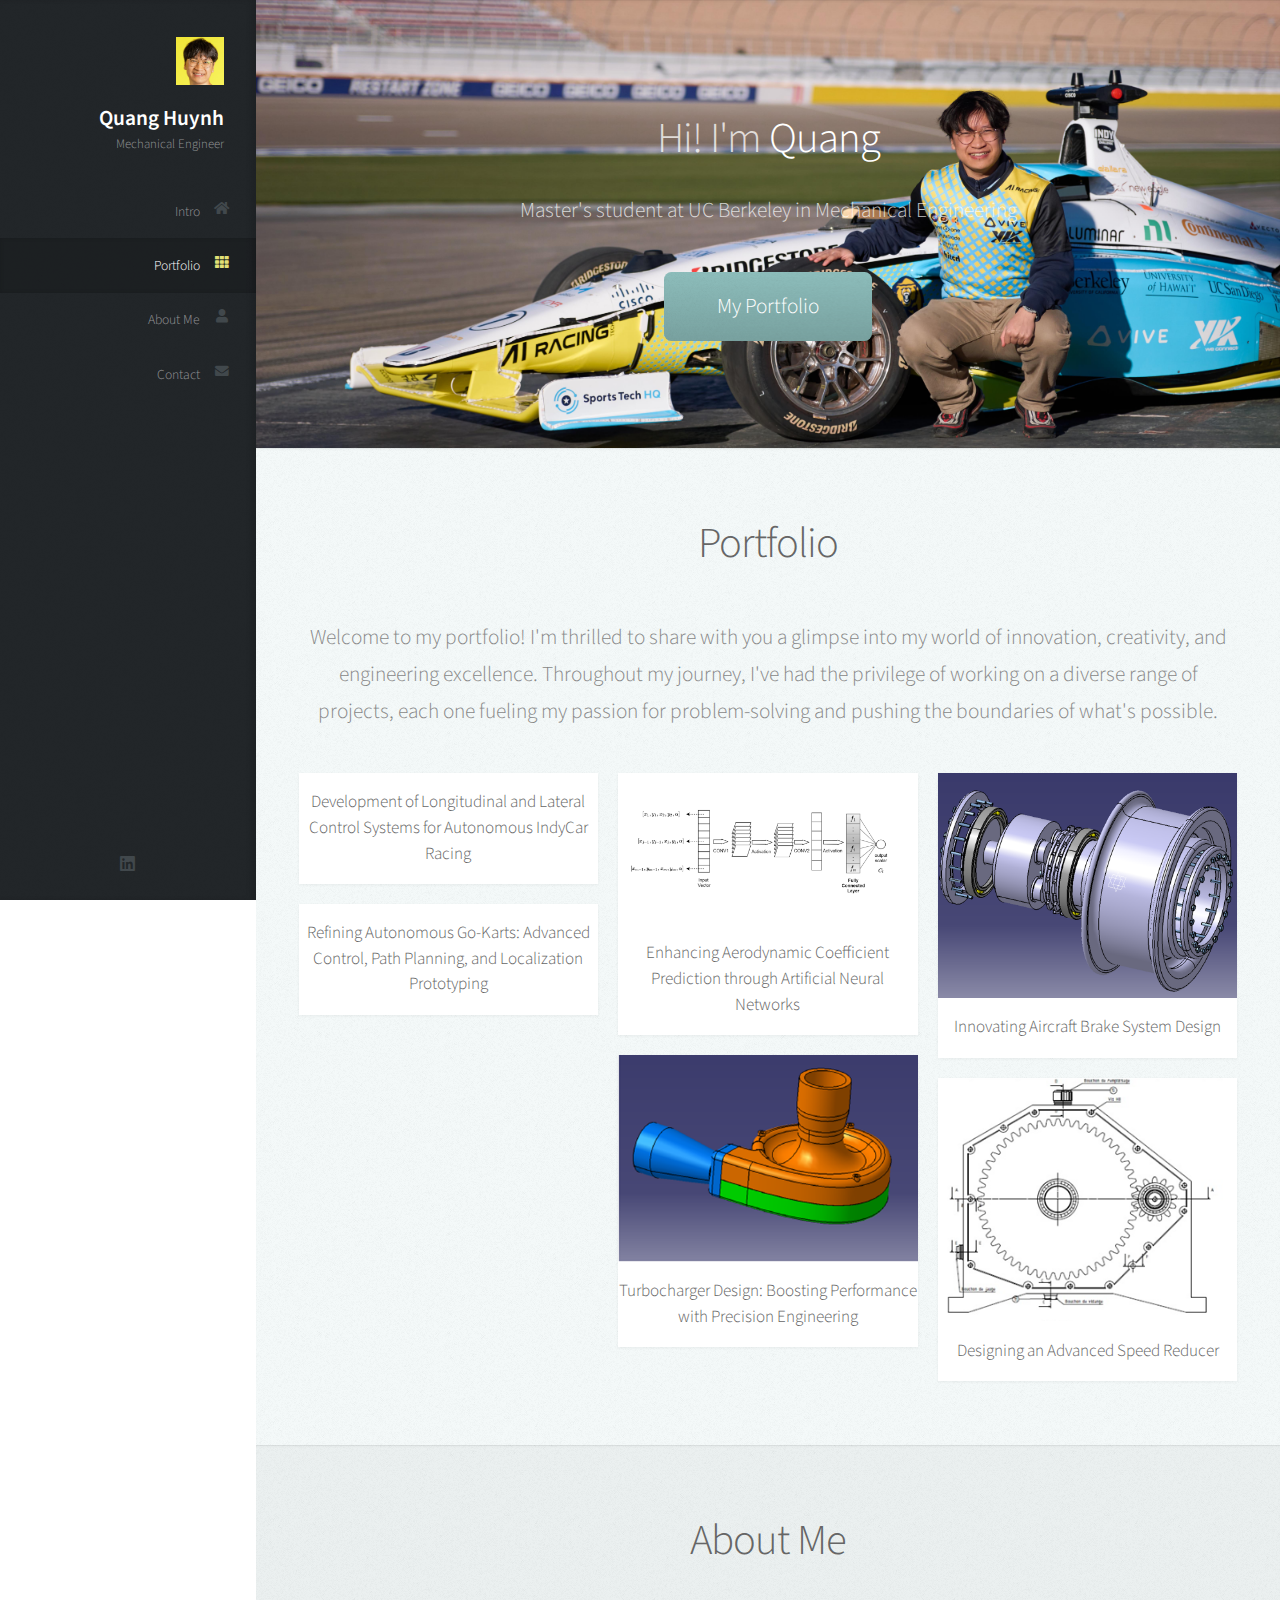
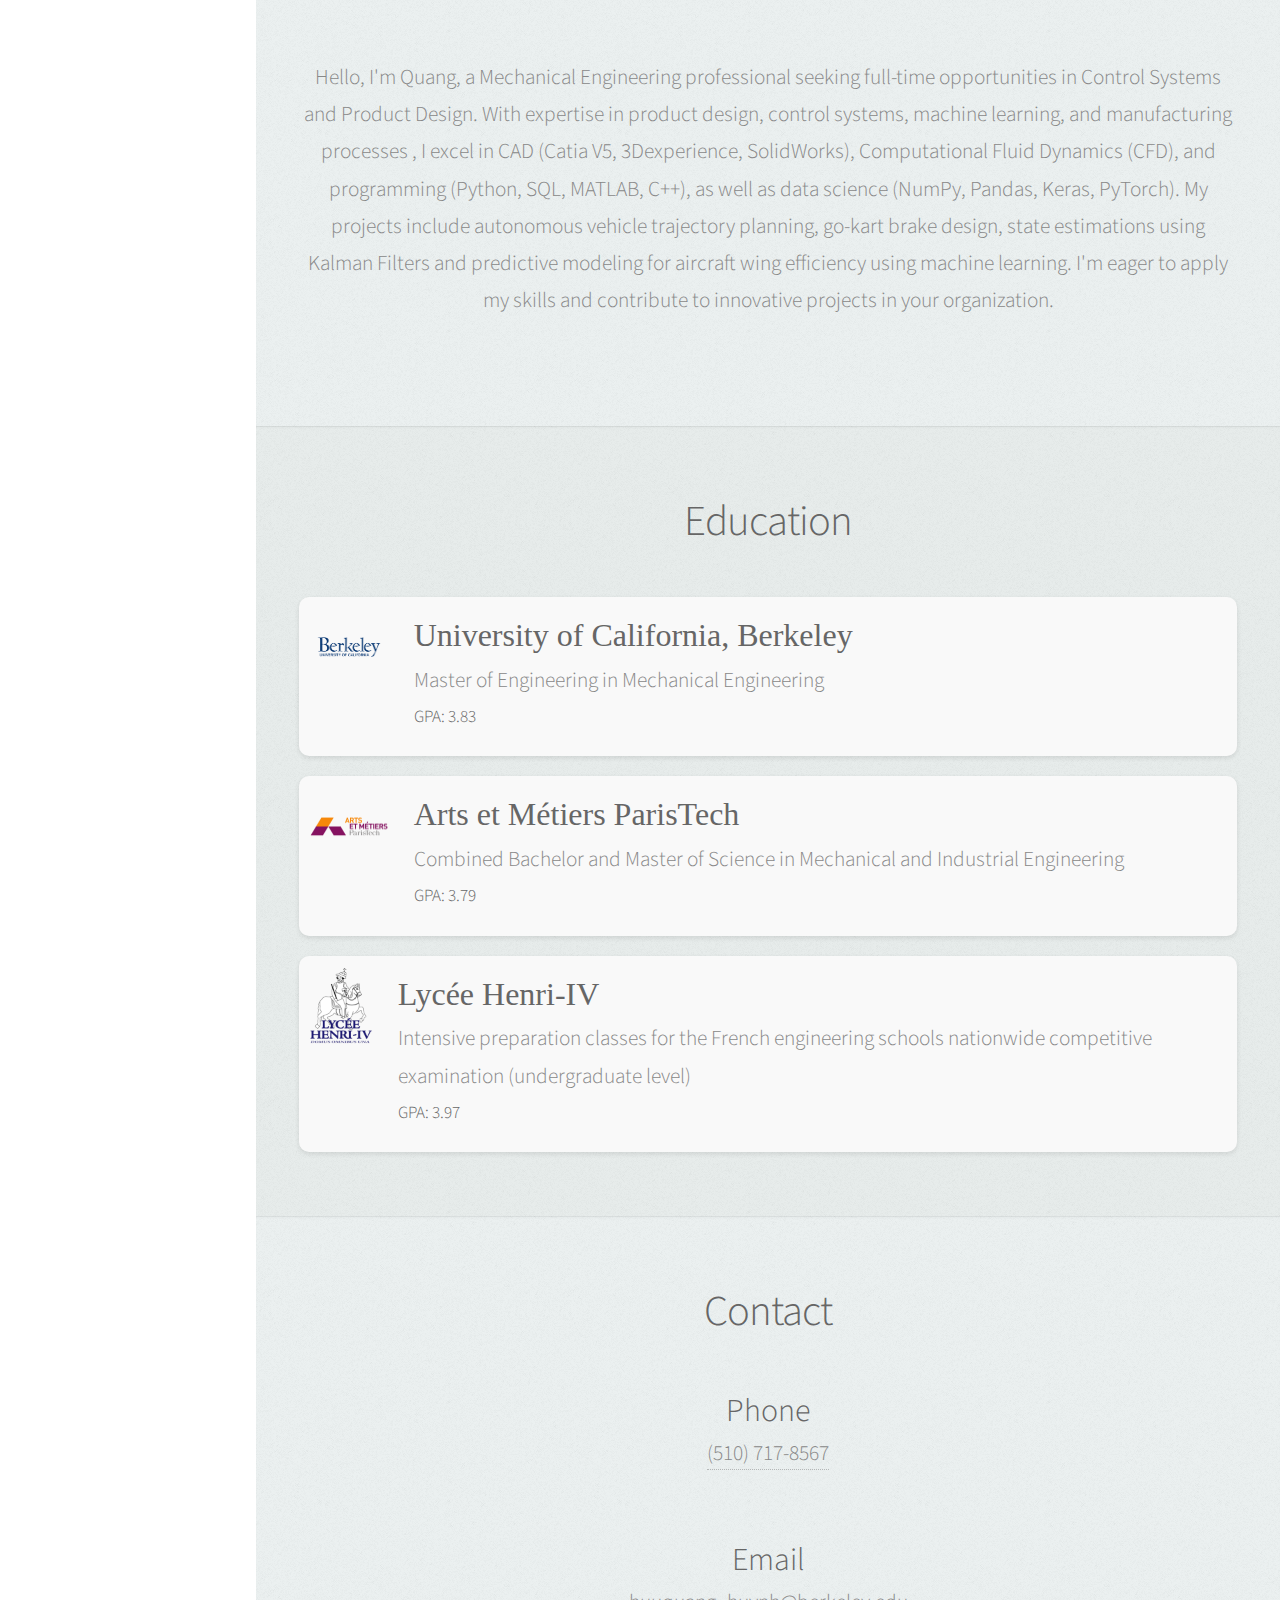
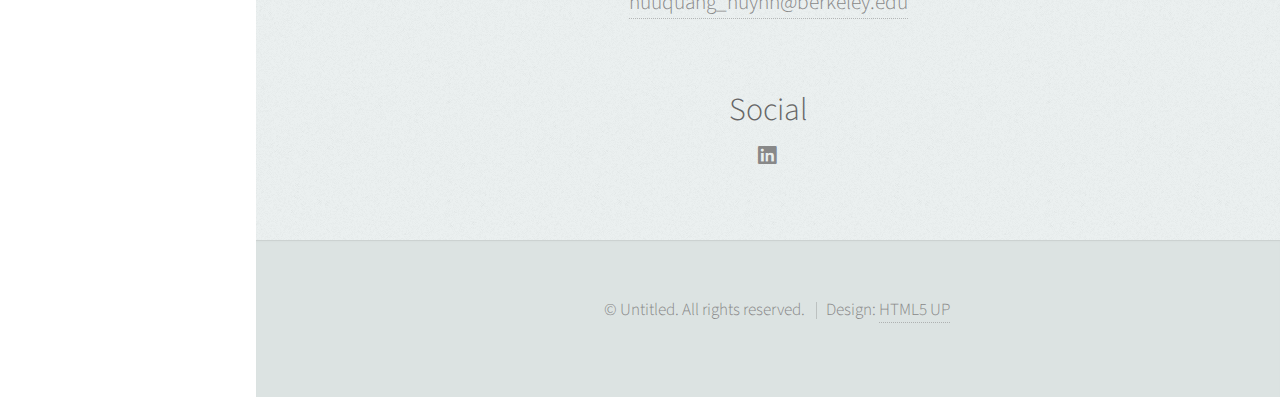
==== index.html @ c105a41b "Ajout des fichiers dans mon dossier" ====
<!DOCTYPE HTML>
<!--
    Prologue by HTML5 UP
    html5up.net | @ajlkn
    Free for personal and commercial use under the CCA 3.0 license (html5up.net/license)
-->
<html>
<head>
    <title>Prologue by HTML5 UP</title>
    <meta charset="utf-8" />
    <meta name="viewport" content="width=device-width, initial-scale=1, user-scalable=no" />
    <link rel="stylesheet" href="assets/css/main.css" />
    <style>
		/* Style for level-1 bullets */
		ul.level-1 {
			list-style-type: disc;
			font-family: inherit;
			font-size: 1em;
		}

		/* Style for level-2 bullets */
		ul.level-1 ul.level-2 {
			list-style-type: circle;
			font-family: inherit;
			font-size: 0.9em;
		}

        /* Modal styles */
        .modal {
            display: none; 
            position: fixed; 
            z-index: 1; 
            padding-top: 60px; 
            left: 0;
            top: 0;
            width: 100%; 
            height: 100%; 
            overflow: auto; 
            background-color: rgba(0,0,0,0.4); 
        }

        .modal-content {
			position: relative;
            background-color: #fefefe;
            margin: 5% auto; 
            padding: 50px; /* 10px top/bottom 60px right/left */
            border: none;
            width: 80%;
            border-radius: 20px;
            box-shadow: 0 5px 15px rgba(0,0,0,0.3);
            max-height: 90%;
            overflow-y: auto; 
        }

        .close {
			position: absolute;
    		top: 10px; /* Adjust as needed */
    		right: 20px; /* Adjust as needed */
            color: #aaa;
            float: right;
            font-size: 28px;
            font-weight: bold;
        }

        .close:hover,
        .close:focus {
            color: black;
            text-decoration: none;
            cursor: pointer;
        }

        .image-container {
            display: flex;
            justify-content: space-between;
            align-items: center;
        }

        .image-container img {
            width: 45%;
            height: auto;
            margin: 10px;
        }

        /* Education section styles */
        .education-section {
            display: flex;
            flex-direction: column;
            gap: 20px;
        }

        .education-item {
            display: flex;
            align-items: flex-start; 
            background-color: #f9f9f9;
            padding: 10px;
            border-radius: 10px;
            box-shadow: 0 2px 5px rgba(0,0,0,0.1);
        }

        .education-item img {
            width: 80px;
            height: 80px;
            object-fit: contain;
            margin-right: 15px;
        }

        .education-item div {
            margin: 10px;
            display: flex;
            flex-direction: column;
            justify-content: center;
            text-align: left;
        }

        .education-item strong {
            font-size: 1.5em;
            font-family: 'Georgia', serif;
            margin-bottom: -30px;
        }

        .education-item p {
            margin: 0;
            line-height: 1.2;
        }
    </style>
</head>
<body class="is-preload">

    <!-- Header -->
    <div id="header">

        <div class="top">

            <!-- Logo -->
            <div id="logo">
                <span class="image avatar48"><img src="images/avatar3.jpg" alt="" /></span>
                <h1 id="title">Quang Huynh</h1>
                <p>Mechanical Engineer</p>
            </div>

            <!-- Nav -->
            <nav id="nav">
                <ul>
                    <li><a href="#top" id="top-link"><span class="icon solid fa-home">Intro</span></a></li>
                    <li><a href="#portfolio" id="portfolio-link"><span class="icon solid fa-th">Portfolio</span></a></li>
                    <li><a href="#about" id="about-link"><span class="icon solid fa-user">About Me</span></a></li>
                    <li><a href="#contact" id="contact-link"><span class="icon solid fa-envelope">Contact</span></a></li>
                </ul>
            </nav>

        </div>

        <div class="bottom">

            <!-- Social Icons -->
            <ul class="icons">
                <li><a href="https://www.linkedin.com/in/huu-quang-huynh/" class="icon brands fa-linkedin"><span class="label">LinkedIn</span></a></li>
            </ul>

        </div>

    </div>

    <!-- Main -->
    <div id="main">

        <!-- Intro -->
        <section id="top" class="one dark cover">
            <div class="container">

                <header>
                    <h2 class="alt">Hi! I'm <strong>Quang</strong></h2>
                    <p>Master's student at UC Berkeley in Mechanical Engineering</p>
                </header>

                <footer>
                    <a href="#portfolio" class="button scrolly">My Portfolio</a>
                </footer>

            </div>
        </section>

        <!-- Portfolio -->
        <section id="portfolio" class="two">
            <div class="container">

                <header>
                    <h2>Portfolio</h2>
                </header>

                <p>Welcome to my portfolio! 
				I'm thrilled to share with you a glimpse into my world of innovation, creativity, and engineering excellence.
				 Throughout my journey, I've had the privilege of working on a diverse range of projects, each one fueling my passion for problem-solving and pushing the boundaries of what's possible.</p>

                <div class="row">
                    <div class="col-4 col-12-mobile">
                        <article class="item">
                            <a href="#" class="image fit open-modal" data-modal="modal1"><img src="images/project1.jpg" alt="" /></a>
                            <header>
                                <h3>Development of Longitudinal and Lateral Control Systems for Autonomous IndyCar Racing</h3>
                            </header>
                        </article>
                        <article class="item">
                            <a href="#" class="image fit open-modal" data-modal="modal2"><img src="images/project2.png" alt="" /></a>
                            <header>
                                <h3>Refining Autonomous Go-Karts: Advanced Control, Path Planning, and Localization Prototyping</h3>
                            </header>
                        </article>
                    </div>
                    <div class="col-4 col-12-mobile">
                        <article class="item">
                            <a href="#" class="image fit open-modal" data-modal="modal3"><img src="images/project3.png" alt="" /></a>
                            <header>
                                <h3>Enhancing Aerodynamic Coefficient Prediction through Artificial Neural Networks</h3>
                            </header>
                        </article>
                        <article class="item">
                            <a href="#" class="image fit open-modal" data-modal="modal4"><img src="images/project4.png" alt="" /></a>
                            <header>
                                <h3>Turbocharger Design: Boosting Performance with Precision Engineering</h3>
                            </header>
                        </article>
                    </div>
                    <div class="col-4 col-12-mobile">
                        <article class="item">
                            <a href="#" class="image fit open-modal" data-modal="modal5"><img src="images/project5.png" alt="" /></a>
                            <header>
                                <h3>Innovating Aircraft Brake System Design</h3>
                            </header>
                        </article>
                        <article class="item">
                            <a href="#" class="image fit open-modal" data-modal="modal6"><img src="images/project6.png" alt="" /></a>
                            <header>
                                <h3>Designing an Advanced Speed Reducer</h3>
                            </header>
                        </article>
                    </div>
                </div>

            </div>
        </section>

        <!-- About Me -->
        <section id="about" class="three">
            <div class="container">

                <header>
                    <h2>About Me</h2>
                </header>

                <a href="#" class="image featured"><img src="images/aboutme.png" alt="" /></a>

                <p>Hello, I'm Quang, a Mechanical Engineering professional seeking full-time
				opportunities in Control Systems and Product Design. With expertise in
				product design, control systems, machine learning,
				and manufacturing processes , I excel in CAD (Catia V5, 3Dexperience, SolidWorks),
				Computational Fluid Dynamics (CFD), and programming (Python, SQL, MATLAB, C++), 
				as well as data science (NumPy, Pandas, Keras, PyTorch). My projects include 
				autonomous vehicle trajectory planning, go-kart brake design, state estimations using Kalman Filters and predictive modeling for aircraft wing efficiency using machine learning.
				I'm eager to apply my skills and contribute to innovative projects in your 
				organization.</p>
            </div>
        </section>

		<!-- Education -->
        <section id="education" class="four">
            <div class="container">

                <header>
                    <h2>Education</h2>
                </header>

                <div class="education-section">
                    <div class="education-item">
                        <img src="images/berkeley2.png" alt="UC Berkeley Logo">
                        <div>
                            <strong>University of California, Berkeley</strong><br>
                            Master of Engineering in Mechanical Engineering<br>
							<b style="font-size: 0.8em;">GPA: 3.83</b>
                        </div>
                    </div>
                    <div class="education-item">
                        <img src="images/ensam2.png" alt="Arts et Métiers ParisTech Logo">
                        <div>
                            <strong>Arts et Métiers ParisTech</strong><br>
                            Combined Bachelor and Master of Science in Mechanical and Industrial Engineering<br>
							<b style="font-size: 0.8em;">GPA: 3.79</b>
                        </div>
                    </div>
                    <div class="education-item">
                        <img src="images/h4.png" alt="Lycee Henri-IV Logo">
						<div>
						<strong>Lycée Henri-IV</strong><br>
							Intensive preparation classes for the French engineering schools nationwide competitive examination (undergraduate level)<br>
							<b style="font-size: 0.8em;">GPA: 3.97</b>
						</div>
					</div>
                </div>
            </div>
        </section>

        <!-- Contact -->
        <section id="contact" class="three">
            <div class="container">

                <header>
                    <h2>Contact</h2>
                </header>

                <section>
                    <h3>Phone</h3>
                    <p><a href="#">(510) 717-8567</a></p>
                </section>
                <section>
                    <h3>Email</h3>
                    <p><a href="mailto: huuquang_huynh@berkeley.edu">huuquang_huynh@berkeley.edu</a></p>
                </section>
                <section>
                    <h3>Social</h3>
                    <ul class="icons alt">
                        <li><a href="https://www.linkedin.com/in/huu-quang-huynh/" class="icon brands alt fa-linkedin"><span class="label">LinkedIn</span></a></li>
                    </ul>
                </section>
        </section>
        </footer>

    </div>

    <!-- Footer -->
    <div id="footer">

        <!-- Copyright -->
        <ul class="copyright">
            <li>&copy; Untitled. All rights reserved.</li>
            <li>Design: <a href="http://html5up.net">HTML5 UP</a></li>
        </ul>

    </div>

	<!-- Modal 1 -->
	<div id="modal1" class="modal">
		<div class="modal-content">
			<span class="close">&times;</span>
			<h2>Development of Longitudinal and Lateral Control Systems for Autonomous IndyCar Racing</h2>
			<br>
			<div class="image-container">
				<img src="images/roar1.jpg" alt="ROAR 1">
				<img src="images/roar22.png" alt="ROAR 2">
			</div>
			<p>
				<b style="font-size: 1.2em;">What?</b>
				<ul class="level-1">
					<li>Developed a record-breaking autonomous racing solution for the ROAR Simulation Racing Series.</li>
				</ul>
			</p>
			<p>
				<b style="font-size: 1.2em;">How?</b>
				<ul class="level-1">
					<li>Combined a Pure Pursuit controller for lateral control with a PID controller for longitudinal dynamics.</li>
					<li>Emulated the racing vehicle in the CARLA Research Environment.</li>
					<li>Used a Single-Track model to accurately predict vehicle dynamics and optimize the control strategies.</li>
					<li>Implemented an offline global trajectory optimization for speed and path planning.</li>
				</ul>
			</p>
			<p>
				<b style="font-size: 1.2em;">Results</b>
				<ul class="level-1">
					<li>Achieved the fastest time in the competition, setting a new record of 342.1 seconds for three loops on the Monza Circuit.</li>
					<li>Outperformed all previous competitors by optimizing control and prediction models.</li>
					<li>Demonstrated significant advancements in autonomous racing performance using model-free methods and optimization techniques.</li>
				</ul>
			</p>
		</div>
	</div>

	<!-- Modal 2 -->
	<div id="modal2" class="modal">
		<div class="modal-content">
			<span class="close">&times;</span>
			<h2>Refining Autonomous Go-Karts: Advanced Control, Path Planning, and Localization Prototyping</h2>
			<br>
			<div class="image-container">
				<img src="images/kart1.jpg" alt="Kart 1">
				<img src="images/kart2.jpg" alt="Kart 2">
			</div>
			<p>
				<b style="font-size: 1.2em;">What?</b>
				<ul class="level-1">
					<li>Develop and implement an enhanced braking system for a racing go-kart and improve localization precision for a fully autonomous go-kart.</li>
				</ul>
			</p>
			<p>
				<b style="font-size: 1.2em;">How?</b>
				<ul class="level-1">
					<li>Go-Kart Braking System:</li>
					<ul class="level-2">
						<li>Identified the need to replace the existing braking system due to its slow response in competitive racing scenarios.</li>
						<li>Designed a new system featuring a hydraulic pump for rapid brake fluid compression.</li>
						<li>Integrated a PID algorithm to compare the desired brake pressure with the actual pressure measured by a sensor.</li>
						<li>Employed Pulse Width Modulation (PWM) signals to adjust the hydraulic pump pressure based on the PID algorithm.</li>
						<li>Stored and executed the control algorithm on the vehicle’s central processing unit for precise and faster brake control.</li>
					</ul>
					<li>Autonomous Go-Kart Localization:</li>
					<ul class="level-2">
						<li>Worked on a fully autonomous go-kart project for one year, focusing on enhancing localization precision.</li>
						<li>Integrated GPS and IMU data using a Sensor Fusion Algorithm to improve accuracy.</li>
						<li>Chose the Extended Kalman Filter (EKF) for state estimation with multiple sensors.</li>
						<li>Implemented the EKF in Python to fuse data from GPS and IMU, improving the go-kart’s positional awareness.</li>
					</ul>
				</ul>
			</p>
			<p>
				<b style="font-size: 1.2em;">Results</b>
				<ul class="level-1">
					<li>Go-Kart Braking System:</li>
					<ul class="level-2">
						<li>Achieved a significant reduction in brake deployment time, from 1-2 seconds to 20-30 milliseconds.</li>
						<li>Enhanced safety and control during competitive racing.</li>
						<li>Demonstrated a hundredfold improvement in brake response time.</li>
					</ul>
					<li>Autonomous Go-Kart Localization:</li>
					<ul class="level-2">
						<li>Successfully integrated GPS and IMU data, significantly improving localization precision.</li>
						<li>The EKF-based Sensor Fusion Algorithm provided reliable and accurate state estimates.</li>
						<li>Enhanced the go-kart’s autonomous navigation capabilities, ensuring precise and reliable operation.</li>
					</ul>
				</ul>
			</p>
		</div>
	</div>

	<!-- Modal 3 -->
	<div id="modal3" class="modal">
		<div class="modal-content">
			<span class="close">&times;</span>
			<h2>Enhancing Aerodynamic Coefficient Prediction through Artificial Neural Networks</h2>
			<br>
			<div class="image-container">
				<img src="images/drag.png" alt="Drag Graph">
				<img src="images/lift.png" alt="Lift Graph">
			</div>
			<p>
				<b style="font-size: 1.2em;">What?</b>
				<ul class="level-1">
					<li>Predict the aerodynamic coefficients of a wing (lift, drag, and moment) from its geometry using an Artificial Neural Network.</li>
				</ul>
			</p>
			<p>
				<b style="font-size: 1.2em;">How?</b>
				<ul class="level-1">
					<li>Data Collection and Preparation:</li>
					<ul class="level-2">
						<li>Gathered data from an online database of 1600 airfoils, including geometry parameters and aerodynamic coefficients at different angles of attack and Reynolds numbers.</li>
						<li>Used a scraping algorithm to download data files from the website, resulting in a dataset of 695,455 rows.</li>
						<li>Prepared data by normalizing it to ensure faster convergence during training and splitting it into training (80%) and validation (20%) sets.</li>
					</ul>
					<li>Model Training and Optimization:</li>
					<ul class="level-2">
						<li>Trained multiple neural network architectures to minimize mean absolute error (MAE).</li>
						<li>Implemented a learning rate schedule with the Adam optimizer to adaptively reduce the learning rate, improving convergence.</li>
						<li>Added dropout layers to prevent overfitting, though this increased training time.</li>
					</ul>
				</ul>
			</p>
			<p>
				<b style="font-size: 1.2em;">Results</b>
				<ul class="level-1">
					<li>Developed a neural network capable of predicting lift, drag, and moment coefficients with high accuracy.</li>
					<li>Achieved a mean absolute error of 0.129 with an adaptive learning rate schedule.</li>
					<li>Demonstrated the effectiveness of neural networks in reducing computational effort and enhancing the efficiency of aerodynamic predictions in aircraft design.</li>
				</ul>
			</p>
		</div>
	</div>

	<!-- Modal 4 -->
	<div id="modal4" class="modal">
		<div class="modal-content">
			<span class="close">&times;</span>
			<h2>Turbocharger Design: Boosting Performance with Precision Engineering</h2>
			<br>
			<div class="image-container">
				<img src="images/turbocharger1.png" alt="Turbocharger Design 1">
				<img src="images/turbocharger2.png" alt="Turbocharger Design 2">
			</div>
			<p>
				<b style="font-size: 1.2em;">What?</b>
				<ul class="level-1">
					<li>Design, simulate, and test a car turbocharger fueled with hydrogen.</li>
				</ul>
			</p>
			<p>
				<b style="font-size: 1.2em;">How?</b>
				<ul class="level-1">
					<li>Pre-scaled the turbine blades using Euler's equation and Cordier's diagram and determined blade thickness through polynomial extrapolations.</li>
					<li>Designed the turbocharger turbine and volute using CATIA V5 Generative Shape Design and Part Design modules.</li>
					<li>Tested the prototype through flow simulations inside the turbocharger (using StarCCM+).</li>
					<li>Validated the design with a 3D-printed prototype.</li>
				</ul>
			</p>
			<p>
				<b style="font-size: 1.2em;">Results</b>
				<ul class="level-1">
					<li>Developed a functional car turbocharger fueled with hydrogen.</li>
					<li>Utilized a range of software and analysis tools to design, simulate, and test the performance of the turbocharger.</li>
					<li>Achieved 68% efficiency with the printed prototype.</li>
				</ul>
			</p>
		</div>
	</div>

	<!-- Modal 5 -->
	<div id="modal5" class="modal">
		<div class="modal-content">
			<span class="close">&times;</span>
			<h2>Innovating Aircraft Brake System Design</h2>
			<br>
			<div class="image-container">
				<img src="images/brake1.png" alt="Aircraft Brake Design 1">
				<img src="images/brake2.png" alt="Aircraft Brake Design 2">
			</div>
			<p>
				<b style="font-size: 1.2em;">What?</b>
				<ul class="level-1">
					<li>Design a compact carbon/carbon brake system for an aircraft.</li>
				</ul>
			</p>
			<p>
				<b style="font-size: 1.2em;">How?</b>
				<ul class="level-1">
					<li>Conducted dimensioning calculations to determine the number and size of rotor discs, stator discs, and pistons.</li>
					<li>Sized the screwing system and selected bearings based on mechanical constraints and specifications.</li>
					<li>Used CATIA V5 Part Design and Assembly Design modules to design the braking system.</li>
				</ul>
			</p>
			<p>
				<b style="font-size: 1.2em;">Results</b>
				<ul class="level-1">
					<li>Developed a lightweight and high energy absorption capacity carbon/carbon brake system for an aircraft.</li>
					<li>Utilized CAD software and finite element analysis to design and validate the brake system.</li>
				</ul>
			</p>
		</div>
	</div>

	<!-- Modal 6 -->
	<div id="modal6" class="modal">
		<div class="modal-content">
			<span class="close">&times;</span>
			<h2>Designing an Advanced Speed Reducer</h2>
			<br>
			<div class="image-container">
				<img src="images/reducer1.png" alt="Speed Reducer Design 1">
				<img src="images/reducer2.png" alt="Speed Reducer Design 2">
			</div>
			<p>
				<b style="font-size: 1.2em;">What?</b>
				<ul class="level-1">
					<li>Pre-dimension and design a speed reducer.</li>
				</ul>
			</p>
			<p>
				<b style="font-size: 1.2em;">How?</b>
				<ul class="level-1">
					<li>Pre-dimensioned the structure based on the gear ratio, including the sizing of the gears and the selection of bearings.</li>
					<li>Designed the crankcase and created technical and industrial drawings of the reducer.</li>
					<li>Modeled the reducer in CAD software (3DExperience).</li>
				</ul>
			</p>
			<p>
				<b style="font-size: 1.2em;">Results</b>
				<ul class="level-1">
					<li>Developed a comprehensive design for a speed reducer, including the structure, gears, bearings, and crankcase.</li>
					<li>Created technical and industrial drawings to accurately communicate the design.</li>
				</ul>
			</p>
		</div>
	</div>


    <!-- Scripts -->
    <script src="assets/js/jquery.min.js"></script>
    <script src="assets/js/jquery.scrolly.min.js"></script>
    <script src="assets/js/jquery.scrollex.min.js"></script>
    <script src="assets/js/browser.min.js"></script>
    <script src="assets/js/breakpoints.min.js"></script>
    <script src="assets/js/util.js"></script>
    <script src="assets/js/main.js"></script>
	<script>
        // Get all modal elements
        var modals = document.querySelectorAll('.modal');
        // Get all open modal buttons
        var openModalBtns = document.querySelectorAll('.open-modal');
        // Get all close buttons
        var closeBtns = document.querySelectorAll('.close');

        // Function to open modal
        openModalBtns.forEach(function(btn) {
            btn.onclick = function() {
                var modal = document.getElementById(this.dataset.modal);
                modal.style.display = 'block';
            }
        });

        // Function to close modal
        closeBtns.forEach(function(btn) {
            btn.onclick = function() {
                var modal = this.closest('.modal');
                modal.style.display = 'none';
            }
        });

        // Close modal if user clicks outside of it
        window.onclick = function(event) {
            modals.forEach(function(modal) {
                if (event.target == modal) {
                    modal.style.display = 'none';
                }
            });
        }
    </script>
</body>
</html>
---- assets/css/main.css ----
@import url("fontawesome-all.min.css");
@import url("https://fonts.googleapis.com/css?family=Source+Sans+Pro:300,300italic,400,600");

/*
	Prologue by HTML5 UP
	html5up.net | @ajlkn
	Free for personal and commercial use under the CCA 3.0 license (html5up.net/license)
*/

html, body, div, span, applet, object,
iframe, h1, h2, h3, h4, h5, h6, p, blockquote,
pre, a, abbr, acronym, address, big, cite,
code, del, dfn, em, img, ins, kbd, q, s, samp,
small, strike, strong, sub, sup, tt, var, b,
u, i, center, dl, dt, dd, ol, ul, li, fieldset,
form, label, legend, table, caption, tbody,
tfoot, thead, tr, th, td, article, aside,
canvas, details, embed, figure, figcaption,
footer, header, hgroup, menu, nav, output, ruby,
section, summary, time, mark, audio, video {
	margin: 0;
	padding: 0;
	border: 0;
	font-size: 100%;
	font: inherit;
	vertical-align: baseline;}

article, aside, details, figcaption, figure,
footer, header, hgroup, menu, nav, section {
	display: block;}

body {
	line-height: 1;
}

ol, ul {
	list-style: none;
}

blockquote, q {
	quotes: none;
}

	blockquote:before, blockquote:after, q:before, q:after {
		content: '';
		content: none;
	}

table {
	border-collapse: collapse;
	border-spacing: 0;
}

body {
	-webkit-text-size-adjust: none;
}

mark {
	background-color: transparent;
	color: inherit;
}

input::-moz-focus-inner {
	border: 0;
	padding: 0;
}

input, select, textarea {
	-moz-appearance: none;
	-webkit-appearance: none;
	-ms-appearance: none;
	appearance: none;
}

/* Basic */

	html {
		box-sizing: border-box;
	}

	*, *:before, *:after {
		box-sizing: inherit;
	}

	body {
		background: #fff;
		font-family: 'Source Sans Pro', sans-serif;
		font-size: 19pt;
		font-weight: 300;
		line-height: 1.75em;
		color: #888;
	}

		body.is-preload *, body.is-preload *:before, body.is-preload *:after {
			-moz-animation: none !important;
			-webkit-animation: none !important;
			-ms-animation: none !important;
			animation: none !important;
			-moz-transition: none !important;
			-webkit-transition: none !important;
			-ms-transition: none !important;
			transition: none !important;
		}

	input, textarea, select {
		font-family: 'Source Sans Pro', sans-serif;
		font-size: 19pt;
		font-weight: 300;
		line-height: 1.75em;
		color: #888;
	}

	h1, h2, h3, h4, h5, h6 {
		font-weight: 300;
		color: #666;
		line-height: 1.5em;
	}

	h1 a, h2 a, h3 a, h4 a, h5 a, h6 a {
		color: inherit;
		text-decoration: none;
	}

		h1 a strong, h2 a strong, h3 a strong, h4 a strong, h5 a strong, h6 a strong {
			color: #333;
		}

	h2 {
		font-size: 2em;
		letter-spacing: -1px;
	}

		h2.alt {
			color: #888;
		}

			h2.alt strong {
				color: #666;
			}

	h3 {
		font-size: 1.5em;
	}

	header {
		margin: 0 0 2em 0;
	}

		header > p {
			margin: 1em 0 0 0;
		}

	footer {
		margin: 2em 0 0 0;
	}

	strong, b {
		font-weight: 300;
		color: #666;
	}

	em, i {
		font-style: italic;
	}

	a {
		text-decoration: none;
		color: inherit;
		border-bottom: dotted 1px rgba(128, 128, 128, 0.5);
		-moz-transition: color 0.35s ease-in-out, border-bottom-color 0.35s ease-in-out;
		-webkit-transition: color 0.35s ease-in-out, border-bottom-color 0.35s ease-in-out;
		-ms-transition: color 0.35s ease-in-out, border-bottom-color 0.35s ease-in-out;
		transition: color 0.35s ease-in-out, border-bottom-color 0.35s ease-in-out;
		outline: 0;
	}

		a:hover {
			color: #E2E076;
			border-bottom-color: rgba(255, 255, 255, 0);
		}

	sub {
		position: relative;
		top: 0.5em;
		font-size: 0.8em;
	}

	sup {
		position: relative;
		top: -0.5em;
		font-size: 0.8em;
	}

	hr {
		border: 0;
		border-top: solid 1px #ddd;
	}

	blockquote {
		border-left: solid 0.5em #ddd;
		padding: 1em 0 1em 2em;
		font-style: italic;
	}

	p, ul, ol, dl, table {
		margin-bottom: 2em;
	}

	br.clear {
		clear: both;
	}

/* Container */

	.container {
		margin: 0 auto;
		max-width: 100%;
		width: 1400px;
	}

		@media screen and (min-width: 961px) and (max-width: 1880px) {

			.container {
				width: 1200px;
			}

		}

		@media screen and (min-width: 961px) and (max-width: 1620px) {

			.container {
				width: 960px;
			}

		}

		@media screen and (min-width: 961px) and (max-width: 1320px) {

			.container {
				width: 100%;
			}

		}

		@media screen and (max-width: 960px) {

			.container {
				width: 100%;
			}

		}

		@media screen and (max-width: 736px) {

			.container {
				width: 100%;
			}

		}

/* Row */

	.row {
		display: flex;
		flex-wrap: wrap;
		box-sizing: border-box;
		align-items: stretch;
	}

		.row > * {
			box-sizing: border-box;
		}

		.row.gtr-uniform > * > :last-child {
			margin-bottom: 0;
		}

		.row.aln-left {
			justify-content: flex-start;
		}

		.row.aln-center {
			justify-content: center;
		}

		.row.aln-right {
			justify-content: flex-end;
		}

		.row.aln-top {
			align-items: flex-start;
		}

		.row.aln-middle {
			align-items: center;
		}

		.row.aln-bottom {
			align-items: flex-end;
		}

		.row > .imp {
			order: -1;
		}

		.row > .col-1 {
			width: 8.33333%;
		}

		.row > .off-1 {
			margin-left: 8.33333%;
		}

		.row > .col-2 {
			width: 16.66667%;
		}

		.row > .off-2 {
			margin-left: 16.66667%;
		}

		.row > .col-3 {
			width: 25%;
		}

		.row > .off-3 {
			margin-left: 25%;
		}

		.row > .col-4 {
			width: 33.33333%;
		}

		.row > .off-4 {
			margin-left: 33.33333%;
		}

		.row > .col-5 {
			width: 41.66667%;
		}

		.row > .off-5 {
			margin-left: 41.66667%;
		}

		.row > .col-6 {
			width: 50%;
		}

		.row > .off-6 {
			margin-left: 50%;
		}

		.row > .col-7 {
			width: 58.33333%;
		}

		.row > .off-7 {
			margin-left: 58.33333%;
		}

		.row > .col-8 {
			width: 66.66667%;
		}

		.row > .off-8 {
			margin-left: 66.66667%;
		}

		.row > .col-9 {
			width: 75%;
		}

		.row > .off-9 {
			margin-left: 75%;
		}

		.row > .col-10 {
			width: 83.33333%;
		}

		.row > .off-10 {
			margin-left: 83.33333%;
		}

		.row > .col-11 {
			width: 91.66667%;
		}

		.row > .off-11 {
			margin-left: 91.66667%;
		}

		.row > .col-12 {
			width: 100%;
		}

		.row > .off-12 {
			margin-left: 100%;
		}

		.row.gtr-0 {
			margin-top: 0px;
			margin-left: 0px;
		}

			.row.gtr-0 > * {
				padding: 0px 0 0 0px;
			}

			.row.gtr-0.gtr-uniform {
				margin-top: 0px;
			}

				.row.gtr-0.gtr-uniform > * {
					padding-top: 0px;
				}

		.row.gtr-25 {
			margin-top: -10px;
			margin-left: -10px;
		}

			.row.gtr-25 > * {
				padding: 10px 0 0 10px;
			}

			.row.gtr-25.gtr-uniform {
				margin-top: -10px;
			}

				.row.gtr-25.gtr-uniform > * {
					padding-top: 10px;
				}

		.row.gtr-50 {
			margin-top: -20px;
			margin-left: -20px;
		}

			.row.gtr-50 > * {
				padding: 20px 0 0 20px;
			}

			.row.gtr-50.gtr-uniform {
				margin-top: -20px;
			}

				.row.gtr-50.gtr-uniform > * {
					padding-top: 20px;
				}

		.row {
			margin-top: -40px;
			margin-left: -40px;
		}

			.row > * {
				padding: 40px 0 0 40px;
			}

			.row.gtr-uniform {
				margin-top: -40px;
			}

				.row.gtr-uniform > * {
					padding-top: 40px;
				}

		.row.gtr-150 {
			margin-top: -60px;
			margin-left: -60px;
		}

			.row.gtr-150 > * {
				padding: 60px 0 0 60px;
			}

			.row.gtr-150.gtr-uniform {
				margin-top: -60px;
			}

				.row.gtr-150.gtr-uniform > * {
					padding-top: 60px;
				}

		.row.gtr-200 {
			margin-top: -80px;
			margin-left: -80px;
		}

			.row.gtr-200 > * {
				padding: 80px 0 0 80px;
			}

			.row.gtr-200.gtr-uniform {
				margin-top: -80px;
			}

				.row.gtr-200.gtr-uniform > * {
					padding-top: 80px;
				}

		@media screen and (min-width: 961px) and (max-width: 1880px) {

			.row {
				display: flex;
				flex-wrap: wrap;
				box-sizing: border-box;
				align-items: stretch;
			}

				.row > * {
					box-sizing: border-box;
				}

				.row.gtr-uniform > * > :last-child {
					margin-bottom: 0;
				}

				.row.aln-left {
					justify-content: flex-start;
				}

				.row.aln-center {
					justify-content: center;
				}

				.row.aln-right {
					justify-content: flex-end;
				}

				.row.aln-top {
					align-items: flex-start;
				}

				.row.aln-middle {
					align-items: center;
				}

				.row.aln-bottom {
					align-items: flex-end;
				}

				.row > .imp-wide {
					order: -1;
				}

				.row > .col-1-wide {
					width: 8.33333%;
				}

				.row > .off-1-wide {
					margin-left: 8.33333%;
				}

				.row > .col-2-wide {
					width: 16.66667%;
				}

				.row > .off-2-wide {
					margin-left: 16.66667%;
				}

				.row > .col-3-wide {
					width: 25%;
				}

				.row > .off-3-wide {
					margin-left: 25%;
				}

				.row > .col-4-wide {
					width: 33.33333%;
				}

				.row > .off-4-wide {
					margin-left: 33.33333%;
				}

				.row > .col-5-wide {
					width: 41.66667%;
				}

				.row > .off-5-wide {
					margin-left: 41.66667%;
				}

				.row > .col-6-wide {
					width: 50%;
				}

				.row > .off-6-wide {
					margin-left: 50%;
				}

				.row > .col-7-wide {
					width: 58.33333%;
				}

				.row > .off-7-wide {
					margin-left: 58.33333%;
				}

				.row > .col-8-wide {
					width: 66.66667%;
				}

				.row > .off-8-wide {
					margin-left: 66.66667%;
				}

				.row > .col-9-wide {
					width: 75%;
				}

				.row > .off-9-wide {
					margin-left: 75%;
				}

				.row > .col-10-wide {
					width: 83.33333%;
				}

				.row > .off-10-wide {
					margin-left: 83.33333%;
				}

				.row > .col-11-wide {
					width: 91.66667%;
				}

				.row > .off-11-wide {
					margin-left: 91.66667%;
				}

				.row > .col-12-wide {
					width: 100%;
				}

				.row > .off-12-wide {
					margin-left: 100%;
				}

				.row.gtr-0 {
					margin-top: 0px;
					margin-left: 0px;
				}

					.row.gtr-0 > * {
						padding: 0px 0 0 0px;
					}

					.row.gtr-0.gtr-uniform {
						margin-top: 0px;
					}

						.row.gtr-0.gtr-uniform > * {
							padding-top: 0px;
						}

				.row.gtr-25 {
					margin-top: -10px;
					margin-left: -10px;
				}

					.row.gtr-25 > * {
						padding: 10px 0 0 10px;
					}

					.row.gtr-25.gtr-uniform {
						margin-top: -10px;
					}

						.row.gtr-25.gtr-uniform > * {
							padding-top: 10px;
						}

				.row.gtr-50 {
					margin-top: -20px;
					margin-left: -20px;
				}

					.row.gtr-50 > * {
						padding: 20px 0 0 20px;
					}

					.row.gtr-50.gtr-uniform {
						margin-top: -20px;
					}

						.row.gtr-50.gtr-uniform > * {
							padding-top: 20px;
						}

				.row {
					margin-top: -40px;
					margin-left: -40px;
				}

					.row > * {
						padding: 40px 0 0 40px;
					}

					.row.gtr-uniform {
						margin-top: -40px;
					}

						.row.gtr-uniform > * {
							padding-top: 40px;
						}

				.row.gtr-150 {
					margin-top: -60px;
					margin-left: -60px;
				}

					.row.gtr-150 > * {
						padding: 60px 0 0 60px;
					}

					.row.gtr-150.gtr-uniform {
						margin-top: -60px;
					}

						.row.gtr-150.gtr-uniform > * {
							padding-top: 60px;
						}

				.row.gtr-200 {
					margin-top: -80px;
					margin-left: -80px;
				}

					.row.gtr-200 > * {
						padding: 80px 0 0 80px;
					}

					.row.gtr-200.gtr-uniform {
						margin-top: -80px;
					}

						.row.gtr-200.gtr-uniform > * {
							padding-top: 80px;
						}

		}

		@media screen and (min-width: 961px) and (max-width: 1620px) {

			.row {
				display: flex;
				flex-wrap: wrap;
				box-sizing: border-box;
				align-items: stretch;
			}

				.row > * {
					box-sizing: border-box;
				}

				.row.gtr-uniform > * > :last-child {
					margin-bottom: 0;
				}

				.row.aln-left {
					justify-content: flex-start;
				}

				.row.aln-center {
					justify-content: center;
				}

				.row.aln-right {
					justify-content: flex-end;
				}

				.row.aln-top {
					align-items: flex-start;
				}

				.row.aln-middle {
					align-items: center;
				}

				.row.aln-bottom {
					align-items: flex-end;
				}

				.row > .imp-normal {
					order: -1;
				}

				.row > .col-1-normal {
					width: 8.33333%;
				}

				.row > .off-1-normal {
					margin-left: 8.33333%;
				}

				.row > .col-2-normal {
					width: 16.66667%;
				}

				.row > .off-2-normal {
					margin-left: 16.66667%;
				}

				.row > .col-3-normal {
					width: 25%;
				}

				.row > .off-3-normal {
					margin-left: 25%;
				}

				.row > .col-4-normal {
					width: 33.33333%;
				}

				.row > .off-4-normal {
					margin-left: 33.33333%;
				}

				.row > .col-5-normal {
					width: 41.66667%;
				}

				.row > .off-5-normal {
					margin-left: 41.66667%;
				}

				.row > .col-6-normal {
					width: 50%;
				}

				.row > .off-6-normal {
					margin-left: 50%;
				}

				.row > .col-7-normal {
					width: 58.33333%;
				}

				.row > .off-7-normal {
					margin-left: 58.33333%;
				}

				.row > .col-8-normal {
					width: 66.66667%;
				}

				.row > .off-8-normal {
					margin-left: 66.66667%;
				}

				.row > .col-9-normal {
					width: 75%;
				}

				.row > .off-9-normal {
					margin-left: 75%;
				}

				.row > .col-10-normal {
					width: 83.33333%;
				}

				.row > .off-10-normal {
					margin-left: 83.33333%;
				}

				.row > .col-11-normal {
					width: 91.66667%;
				}

				.row > .off-11-normal {
					margin-left: 91.66667%;
				}

				.row > .col-12-normal {
					width: 100%;
				}

				.row > .off-12-normal {
					margin-left: 100%;
				}

				.row.gtr-0 {
					margin-top: 0px;
					margin-left: 0px;
				}

					.row.gtr-0 > * {
						padding: 0px 0 0 0px;
					}

					.row.gtr-0.gtr-uniform {
						margin-top: 0px;
					}

						.row.gtr-0.gtr-uniform > * {
							padding-top: 0px;
						}

				.row.gtr-25 {
					margin-top: -10px;
					margin-left: -10px;
				}

					.row.gtr-25 > * {
						padding: 10px 0 0 10px;
					}

					.row.gtr-25.gtr-uniform {
						margin-top: -10px;
					}

						.row.gtr-25.gtr-uniform > * {
							padding-top: 10px;
						}

				.row.gtr-50 {
					margin-top: -20px;
					margin-left: -20px;
				}

					.row.gtr-50 > * {
						padding: 20px 0 0 20px;
					}

					.row.gtr-50.gtr-uniform {
						margin-top: -20px;
					}

						.row.gtr-50.gtr-uniform > * {
							padding-top: 20px;
						}

				.row {
					margin-top: -40px;
					margin-left: -40px;
				}

					.row > * {
						padding: 40px 0 0 40px;
					}

					.row.gtr-uniform {
						margin-top: -40px;
					}

						.row.gtr-uniform > * {
							padding-top: 40px;
						}

				.row.gtr-150 {
					margin-top: -60px;
					margin-left: -60px;
				}

					.row.gtr-150 > * {
						padding: 60px 0 0 60px;
					}

					.row.gtr-150.gtr-uniform {
						margin-top: -60px;
					}

						.row.gtr-150.gtr-uniform > * {
							padding-top: 60px;
						}

				.row.gtr-200 {
					margin-top: -80px;
					margin-left: -80px;
				}

					.row.gtr-200 > * {
						padding: 80px 0 0 80px;
					}

					.row.gtr-200.gtr-uniform {
						margin-top: -80px;
					}

						.row.gtr-200.gtr-uniform > * {
							padding-top: 80px;
						}

		}

		@media screen and (min-width: 961px) and (max-width: 1320px) {

			.row {
				display: flex;
				flex-wrap: wrap;
				box-sizing: border-box;
				align-items: stretch;
			}

				.row > * {
					box-sizing: border-box;
				}

				.row.gtr-uniform > * > :last-child {
					margin-bottom: 0;
				}

				.row.aln-left {
					justify-content: flex-start;
				}

				.row.aln-center {
					justify-content: center;
				}

				.row.aln-right {
					justify-content: flex-end;
				}

				.row.aln-top {
					align-items: flex-start;
				}

				.row.aln-middle {
					align-items: center;
				}

				.row.aln-bottom {
					align-items: flex-end;
				}

				.row > .imp-narrow {
					order: -1;
				}

				.row > .col-1-narrow {
					width: 8.33333%;
				}

				.row > .off-1-narrow {
					margin-left: 8.33333%;
				}

				.row > .col-2-narrow {
					width: 16.66667%;
				}

				.row > .off-2-narrow {
					margin-left: 16.66667%;
				}

				.row > .col-3-narrow {
					width: 25%;
				}

				.row > .off-3-narrow {
					margin-left: 25%;
				}

				.row > .col-4-narrow {
					width: 33.33333%;
				}

				.row > .off-4-narrow {
					margin-left: 33.33333%;
				}

				.row > .col-5-narrow {
					width: 41.66667%;
				}

				.row > .off-5-narrow {
					margin-left: 41.66667%;
				}

				.row > .col-6-narrow {
					width: 50%;
				}

				.row > .off-6-narrow {
					margin-left: 50%;
				}

				.row > .col-7-narrow {
					width: 58.33333%;
				}

				.row > .off-7-narrow {
					margin-left: 58.33333%;
				}

				.row > .col-8-narrow {
					width: 66.66667%;
				}

				.row > .off-8-narrow {
					margin-left: 66.66667%;
				}

				.row > .col-9-narrow {
					width: 75%;
				}

				.row > .off-9-narrow {
					margin-left: 75%;
				}

				.row > .col-10-narrow {
					width: 83.33333%;
				}

				.row > .off-10-narrow {
					margin-left: 83.33333%;
				}

				.row > .col-11-narrow {
					width: 91.66667%;
				}

				.row > .off-11-narrow {
					margin-left: 91.66667%;
				}

				.row > .col-12-narrow {
					width: 100%;
				}

				.row > .off-12-narrow {
					margin-left: 100%;
				}

				.row.gtr-0 {
					margin-top: 0px;
					margin-left: 0px;
				}

					.row.gtr-0 > * {
						padding: 0px 0 0 0px;
					}

					.row.gtr-0.gtr-uniform {
						margin-top: 0px;
					}

						.row.gtr-0.gtr-uniform > * {
							padding-top: 0px;
						}

				.row.gtr-25 {
					margin-top: -5px;
					margin-left: -5px;
				}

					.row.gtr-25 > * {
						padding: 5px 0 0 5px;
					}

					.row.gtr-25.gtr-uniform {
						margin-top: -5px;
					}

						.row.gtr-25.gtr-uniform > * {
							padding-top: 5px;
						}

				.row.gtr-50 {
					margin-top: -10px;
					margin-left: -10px;
				}

					.row.gtr-50 > * {
						padding: 10px 0 0 10px;
					}

					.row.gtr-50.gtr-uniform {
						margin-top: -10px;
					}

						.row.gtr-50.gtr-uniform > * {
							padding-top: 10px;
						}

				.row {
					margin-top: -20px;
					margin-left: -20px;
				}

					.row > * {
						padding: 20px 0 0 20px;
					}

					.row.gtr-uniform {
						margin-top: -20px;
					}

						.row.gtr-uniform > * {
							padding-top: 20px;
						}

				.row.gtr-150 {
					margin-top: -30px;
					margin-left: -30px;
				}

					.row.gtr-150 > * {
						padding: 30px 0 0 30px;
					}

					.row.gtr-150.gtr-uniform {
						margin-top: -30px;
					}

						.row.gtr-150.gtr-uniform > * {
							padding-top: 30px;
						}

				.row.gtr-200 {
					margin-top: -40px;
					margin-left: -40px;
				}

					.row.gtr-200 > * {
						padding: 40px 0 0 40px;
					}

					.row.gtr-200.gtr-uniform {
						margin-top: -40px;
					}

						.row.gtr-200.gtr-uniform > * {
							padding-top: 40px;
						}

		}

		@media screen and (max-width: 960px) {

			.row {
				display: flex;
				flex-wrap: wrap;
				box-sizing: border-box;
				align-items: stretch;
			}

				.row > * {
					box-sizing: border-box;
				}

				.row.gtr-uniform > * > :last-child {
					margin-bottom: 0;
				}

				.row.aln-left {
					justify-content: flex-start;
				}

				.row.aln-center {
					justify-content: center;
				}

				.row.aln-right {
					justify-content: flex-end;
				}

				.row.aln-top {
					align-items: flex-start;
				}

				.row.aln-middle {
					align-items: center;
				}

				.row.aln-bottom {
					align-items: flex-end;
				}

				.row > .imp-narrower {
					order: -1;
				}

				.row > .col-1-narrower {
					width: 8.33333%;
				}

				.row > .off-1-narrower {
					margin-left: 8.33333%;
				}

				.row > .col-2-narrower {
					width: 16.66667%;
				}

				.row > .off-2-narrower {
					margin-left: 16.66667%;
				}

				.row > .col-3-narrower {
					width: 25%;
				}

				.row > .off-3-narrower {
					margin-left: 25%;
				}

				.row > .col-4-narrower {
					width: 33.33333%;
				}

				.row > .off-4-narrower {
					margin-left: 33.33333%;
				}

				.row > .col-5-narrower {
					width: 41.66667%;
				}

				.row > .off-5-narrower {
					margin-left: 41.66667%;
				}

				.row > .col-6-narrower {
					width: 50%;
				}

				.row > .off-6-narrower {
					margin-left: 50%;
				}

				.row > .col-7-narrower {
					width: 58.33333%;
				}

				.row > .off-7-narrower {
					margin-left: 58.33333%;
				}

				.row > .col-8-narrower {
					width: 66.66667%;
				}

				.row > .off-8-narrower {
					margin-left: 66.66667%;
				}

				.row > .col-9-narrower {
					width: 75%;
				}

				.row > .off-9-narrower {
					margin-left: 75%;
				}

				.row > .col-10-narrower {
					width: 83.33333%;
				}

				.row > .off-10-narrower {
					margin-left: 83.33333%;
				}

				.row > .col-11-narrower {
					width: 91.66667%;
				}

				.row > .off-11-narrower {
					margin-left: 91.66667%;
				}

				.row > .col-12-narrower {
					width: 100%;
				}

				.row > .off-12-narrower {
					margin-left: 100%;
				}

				.row.gtr-0 {
					margin-top: 0px;
					margin-left: 0px;
				}

					.row.gtr-0 > * {
						padding: 0px 0 0 0px;
					}

					.row.gtr-0.gtr-uniform {
						margin-top: 0px;
					}

						.row.gtr-0.gtr-uniform > * {
							padding-top: 0px;
						}

				.row.gtr-25 {
					margin-top: -5px;
					margin-left: -5px;
				}

					.row.gtr-25 > * {
						padding: 5px 0 0 5px;
					}

					.row.gtr-25.gtr-uniform {
						margin-top: -5px;
					}

						.row.gtr-25.gtr-uniform > * {
							padding-top: 5px;
						}

				.row.gtr-50 {
					margin-top: -10px;
					margin-left: -10px;
				}

					.row.gtr-50 > * {
						padding: 10px 0 0 10px;
					}

					.row.gtr-50.gtr-uniform {
						margin-top: -10px;
					}

						.row.gtr-50.gtr-uniform > * {
							padding-top: 10px;
						}

				.row {
					margin-top: -20px;
					margin-left: -20px;
				}

					.row > * {
						padding: 20px 0 0 20px;
					}

					.row.gtr-uniform {
						margin-top: -20px;
					}

						.row.gtr-uniform > * {
							padding-top: 20px;
						}

				.row.gtr-150 {
					margin-top: -30px;
					margin-left: -30px;
				}

					.row.gtr-150 > * {
						padding: 30px 0 0 30px;
					}

					.row.gtr-150.gtr-uniform {
						margin-top: -30px;
					}

						.row.gtr-150.gtr-uniform > * {
							padding-top: 30px;
						}

				.row.gtr-200 {
					margin-top: -40px;
					margin-left: -40px;
				}

					.row.gtr-200 > * {
						padding: 40px 0 0 40px;
					}

					.row.gtr-200.gtr-uniform {
						margin-top: -40px;
					}

						.row.gtr-200.gtr-uniform > * {
							padding-top: 40px;
						}

		}

		@media screen and (max-width: 736px) {

			.row {
				display: flex;
				flex-wrap: wrap;
				box-sizing: border-box;
				align-items: stretch;
			}

				.row > * {
					box-sizing: border-box;
				}

				.row.gtr-uniform > * > :last-child {
					margin-bottom: 0;
				}

				.row.aln-left {
					justify-content: flex-start;
				}

				.row.aln-center {
					justify-content: center;
				}

				.row.aln-right {
					justify-content: flex-end;
				}

				.row.aln-top {
					align-items: flex-start;
				}

				.row.aln-middle {
					align-items: center;
				}

				.row.aln-bottom {
					align-items: flex-end;
				}

				.row > .imp-mobile {
					order: -1;
				}

				.row > .col-1-mobile {
					width: 8.33333%;
				}

				.row > .off-1-mobile {
					margin-left: 8.33333%;
				}

				.row > .col-2-mobile {
					width: 16.66667%;
				}

				.row > .off-2-mobile {
					margin-left: 16.66667%;
				}

				.row > .col-3-mobile {
					width: 25%;
				}

				.row > .off-3-mobile {
					margin-left: 25%;
				}

				.row > .col-4-mobile {
					width: 33.33333%;
				}

				.row > .off-4-mobile {
					margin-left: 33.33333%;
				}

				.row > .col-5-mobile {
					width: 41.66667%;
				}

				.row > .off-5-mobile {
					margin-left: 41.66667%;
				}

				.row > .col-6-mobile {
					width: 50%;
				}

				.row > .off-6-mobile {
					margin-left: 50%;
				}

				.row > .col-7-mobile {
					width: 58.33333%;
				}

				.row > .off-7-mobile {
					margin-left: 58.33333%;
				}

				.row > .col-8-mobile {
					width: 66.66667%;
				}

				.row > .off-8-mobile {
					margin-left: 66.66667%;
				}

				.row > .col-9-mobile {
					width: 75%;
				}

				.row > .off-9-mobile {
					margin-left: 75%;
				}

				.row > .col-10-mobile {
					width: 83.33333%;
				}

				.row > .off-10-mobile {
					margin-left: 83.33333%;
				}

				.row > .col-11-mobile {
					width: 91.66667%;
				}

				.row > .off-11-mobile {
					margin-left: 91.66667%;
				}

				.row > .col-12-mobile {
					width: 100%;
				}

				.row > .off-12-mobile {
					margin-left: 100%;
				}

				.row.gtr-0 {
					margin-top: 0px;
					margin-left: 0px;
				}

					.row.gtr-0 > * {
						padding: 0px 0 0 0px;
					}

					.row.gtr-0.gtr-uniform {
						margin-top: 0px;
					}

						.row.gtr-0.gtr-uniform > * {
							padding-top: 0px;
						}

				.row.gtr-25 {
					margin-top: -5px;
					margin-left: -5px;
				}

					.row.gtr-25 > * {
						padding: 5px 0 0 5px;
					}

					.row.gtr-25.gtr-uniform {
						margin-top: -5px;
					}

						.row.gtr-25.gtr-uniform > * {
							padding-top: 5px;
						}

				.row.gtr-50 {
					margin-top: -10px;
					margin-left: -10px;
				}

					.row.gtr-50 > * {
						padding: 10px 0 0 10px;
					}

					.row.gtr-50.gtr-uniform {
						margin-top: -10px;
					}

						.row.gtr-50.gtr-uniform > * {
							padding-top: 10px;
						}

				.row {
					margin-top: -20px;
					margin-left: -20px;
				}

					.row > * {
						padding: 20px 0 0 20px;
					}

					.row.gtr-uniform {
						margin-top: -20px;
					}

						.row.gtr-uniform > * {
							padding-top: 20px;
						}

				.row.gtr-150 {
					margin-top: -30px;
					margin-left: -30px;
				}

					.row.gtr-150 > * {
						padding: 30px 0 0 30px;
					}

					.row.gtr-150.gtr-uniform {
						margin-top: -30px;
					}

						.row.gtr-150.gtr-uniform > * {
							padding-top: 30px;
						}

				.row.gtr-200 {
					margin-top: -40px;
					margin-left: -40px;
				}

					.row.gtr-200 > * {
						padding: 40px 0 0 40px;
					}

					.row.gtr-200.gtr-uniform {
						margin-top: -40px;
					}

						.row.gtr-200.gtr-uniform > * {
							padding-top: 40px;
						}

		}

/* Sections/Article */

	section, article {
		margin-bottom: 3em;
	}

		section > :last-child,
		section > .container, section:last-child, article > :last-child,
		article > .container, article:last-child {
			margin-bottom: 0;
		}

		.row > section, .row > article {
			margin-bottom: 0;
		}

/* Image */

	.image {
		display: inline-block;
		border: 0;
	}

		.image img {
			display: block;
			width: 100%;
		}

		.image.avatar48 {
			width: 48px;
			height: 48px;
			background: #f00;
		}

			.image.avatar48 img {
				width: 48px;
				height: 48px;
			}

		.image.fit {
			display: block;
			width: 100%;
		}

		.image.featured {
			display: block;
			width: 100%;
			margin: 0 0 2em 0;
		}

		.image.left {
			float: left;
			margin: 0 2em 2em 0;
		}

		.image.centered {
			display: block;
			margin: 0 0 2em 0;
		}

			.image.centered img {
				margin: 0 auto;
				width: auto;
			}

/* List */

	ul {
		list-style: disc;
		padding-left: 1em;
	}

		ul li {
			padding-left: 0.5em;
		}

	ol {
		list-style: decimal;
		padding-left: 1.25em;
	}

		ol li {
			padding-left: 0.25em;
		}

/* Icons */

	ul.icons {
		cursor: default;
		list-style: none;
		padding-left: 0;
	}

		ul.icons li {
			display: inline-block;
			padding-left: 0;
		}

		ul.icons a {
			display: inline-block;
			width: 2em;
			height: 2em;
			line-height: 2em;
			text-align: center;
			border: 0;
		}

/* Form */

	form label {
		display: block;
		text-align: left;
		margin-bottom: 0.5em;
	}

	form input[type="text"],
	form input[type="email"],
	form input[type="password"],
	form select,
	form textarea {
		position: relative;
		-webkit-appearance: none;
		display: block;
		border: 0;
		outline: 0;
		background: #fff;
		background: rgba(255, 255, 255, 0.75);
		width: 100%;
		border-radius: 0.35em;
		padding: 0.75em 1em 0.75em 1em;
		box-shadow: inset 0 0.1em 0.1em 0 rgba(0, 0, 0, 0.05);
		border: solid 1px rgba(0, 0, 0, 0.15);
		-moz-transition: all 0.35s ease-in-out;
		-webkit-transition: all 0.35s ease-in-out;
		-ms-transition: all 0.35s ease-in-out;
		transition: all 0.35s ease-in-out;
	}

		form input[type="text"]:focus,
		form input[type="email"]:focus,
		form input[type="password"]:focus,
		form select:focus,
		form textarea:focus {
			box-shadow: 0 0 2px 1px #8ebebc;
			background: #fff;
		}

	form input[type="text"],
	form input[type="email"],
	form input[type="password"],
	form select {
		line-height: 1.25em;
	}

	form textarea {
		min-height: 14em;
	}

	form ::-webkit-input-placeholder {
		color: #555 !important;
	}

	form :-moz-placeholder {
		color: #555 !important;
	}

	form ::-moz-placeholder {
		color: #555 !important;
	}

	form :-ms-input-placeholder {
		color: #555 !important;
	}

	form ::-moz-focus-inner {
		border: 0;
	}

/* Table */

	table {
		width: 100%;
		text-align: left;
	}

		table tbody tr:nth-child(2n+2) {
			background: #f4f4f4;
		}

		table td {
			padding: 0.5em 1em 0.5em 1em;
		}

		table th {
			text-align: left;
			padding: 0.5em 1em 0.5em 1em;
			color: #fff;
			background: #222729 url("images/overlay.png");
		}

		table thead {
			background: #444;
			color: #fff;
		}

		table tfoot {
			background: #eee;
		}

/* Button */

	input[type="button"],
	input[type="submit"],
	input[type="reset"],
	button,
	.button {
		position: relative;
		display: inline-block;
		border-radius: 0.35em;
		color: #fff !important;
		text-decoration: none;
		padding: 0.75em 2.5em 0.75em 2.5em;
		background-color: #8ebebc;
		border: 0;
		cursor: pointer;
		background-image: -moz-linear-gradient(top, rgba(0, 0, 0, 0), rgba(0, 0, 0, 0.15)), url("images/overlay.png");
		background-image: -webkit-linear-gradient(top, rgba(0, 0, 0, 0), rgba(0, 0, 0, 0.15)), url("images/overlay.png");
		background-image: -ms-linear-gradient(top, rgba(0, 0, 0, 0), rgba(0, 0, 0, 0.15)), url("images/overlay.png");
		background-image: linear-gradient(top, rgba(0, 0, 0, 0), rgba(0, 0, 0, 0.15)), url("images/overlay.png");
		-moz-transition: background-color 0.35s ease-in-out;
		-webkit-transition: background-color 0.35s ease-in-out;
		-ms-transition: background-color 0.35s ease-in-out;
		transition: background-color 0.35s ease-in-out;
	}

		input[type="button"]:hover,
		input[type="submit"]:hover,
		input[type="reset"]:hover,
		button:hover,
		.button:hover {
			background-color: #9ececc;
		}

		input[type="button"]:active,
		input[type="submit"]:active,
		input[type="reset"]:active,
		button:active,
		.button:active {
			background-color: #7eaeac;
		}

/* Item */

	.item {
		box-shadow: 0 0.05em 0.15em 0 rgba(0, 0, 0, 0.05);
		margin-bottom: 40px;
	}

		.item header {
			background: #fff;
			margin: 0;
			padding: 1em 0 1em 0;
			font-size: 0.8em;
		}

			.item header h3 {
				font-size: 1em;
			}

/* Icons */

	.icon {
		text-decoration: none;
		text-decoration: none;
	}

		.icon:before {
			-moz-osx-font-smoothing: grayscale;
			-webkit-font-smoothing: antialiased;
			display: inline-block;
			font-style: normal;
			font-variant: normal;
			text-rendering: auto;
			line-height: 1;
			text-transform: none !important;
			font-family: 'Font Awesome 5 Free';
			font-weight: 400;
		}

		.icon:before {
			line-height: inherit;
		}

		.icon > .label {
			display: none;
		}

		.icon.solid:before {
			font-weight: 900;
		}

		.icon.brands:before {
			font-family: 'Font Awesome 5 Brands';
		}

/* Header */

	#header {
		display: -moz-flex;
		display: -webkit-flex;
		display: -ms-flex;
		display: flex;
		-moz-flex-direction: column;
		-webkit-flex-direction: column;
		-ms-flex-direction: column;
		flex-direction: column;
		-moz-justify-content: space-between;
		-webkit-justify-content: space-between;
		-ms-justify-content: space-between;
		justify-content: space-between;
		background: #222629 url("images/overlay.png");
		box-shadow: inset -0.25em 0 0.25em 0 rgba(0, 0, 0, 0.1);
		color: #fff;
		height: 100%;
		left: 0;
		overflow-y: auto;
		position: fixed;
		text-align: right;
		top: 0;
		width: 375px;
	}

		#header .top {
			-moz-flex-grow: 1;
			-webkit-flex-grow: 1;
			-ms-flex-grow: 1;
			flex-grow: 1;
		}

		#header .bottom {
			-moz-flex-shrink: 0;
			-webkit-flex-shrink: 0;
			-ms-flex-shrink: 0;
			flex-shrink: 0;
			padding: 1.5em 0 0.75em 0;
		}

			#header .bottom > :last-child {
				margin-bottom: 0;
			}

		#header .icons {
			font-size: 0.8em;
			text-align: center;
		}

			#header .icons a {
				color: #41484c;
				-moz-transition: color 0.35s ease-in-out;
				-webkit-transition: color 0.35s ease-in-out;
				-ms-transition: color 0.35s ease-in-out;
				transition: color 0.35s ease-in-out;
			}

				#header .icons a:hover {
					color: #fff;
				}

	#logo {
		position: relative;
		margin: 1.75em 1.5em 1.5em 1.5em;
		min-height: 48px;
		cursor: default;
	}

		#logo h1 {
			position: relative;
			color: #fff;
			font-weight: 600;
			font-size: 1em;
			line-height: 1em;
		}

		#logo p {
			position: relative;
			display: block;
			font-size: 0.6em;
			color: rgba(255, 255, 255, 0.5);
			line-height: 1.25em;
			margin: 0.5em 0 0 0;
		}

		#logo .image {
			position: absolute;
			left: 0;
			top: 0;
		}

	#nav ul {
		list-style: none;
		padding-left: 0;
		margin-bottom: 0;
	}

		#nav ul li {
			padding-left: 0;
		}

			#nav ul li a {
				display: block;
				padding: 0.5em 1.5em 0.5em 1.5em;
				color: rgba(255, 255, 255, 0.5);
				text-decoration: none;
				outline: 0;
				border: 0;
				-moz-transition: none;
				-webkit-transition: none;
				-ms-transition: none;
				transition: none;
			}

				#nav ul li a span {
					position: relative;
					display: block;
					font-size: 0.8em;
				}

					#nav ul li a span:before {
						position: absolute;
						left: 0;
						color: #41484c;
						text-align: center;
						width: 1.25em;
						line-height: 1.75em;
					}

				#nav ul li a.active {
					background: rgba(0, 0, 0, 0.15);
					box-shadow: inset 0 0 0.25em 0 rgba(0, 0, 0, 0.125);
					color: #fff;
				}

					#nav ul li a.active span:before {
						color: #E2E076;
					}

/* Footer */

	#footer {
		margin-left: 375px;
		text-align: center;
		background-color: #dce3e2;
		padding: 3em 0 4em 0;
		box-shadow: inset 0 1px 0 0 rgba(0, 0, 0, 0.05), inset 0 0.1em 0.1em 0 rgba(0, 0, 0, 0.025);
		font-size: 0.8em;
	}

		#footer .copyright {
			cursor: default;
			margin: 0;
		}

			#footer .copyright li {
				display: inline-block;
				line-height: 1em;
				border-left: solid 1px rgba(128, 128, 128, 0.35);
				padding: 0 0 0 0.5em;
				margin: 0 0 0 0.5em;
			}

				#footer .copyright li:first-child {
					border-left: 0;
					padding-left: 0;
					margin-left: 0;
				}

/* Main */

	#main {
		margin-left: 375px;
	}

		#main > section {
			margin: 0;
			overflow: hidden;
			padding: 4em 0;
			box-shadow: inset 0 1px 0 0 rgba(0, 0, 0, 0.05), inset 0 0.1em 0.1em 0 rgba(0, 0, 0, 0.025);
			text-align: center;
			background-image: url("images/overlay.png");
		}

			#main > section.dark {
				color: #ddd;
				color: rgba(255, 255, 255, 0.75);
			}

				#main > section.dark h2, #main > section.dark h3, #main > section.dark h4, #main > section.dark h5, #main > section.dark h6 {
					color: inherit;
				}

				#main > section.dark strong {
					color: #fff;
					border-color: inherit;
				}

				#main > section.dark a {
					color: #fff;
					border-color: inherit;
				}

					#main > section.dark a:hover {
						border-bottom-color: rgba(255, 255, 255, 0);
					}

			#main > section.cover {
				padding: 10em 0;
				background-size: cover;
				background-position: center center;
			}

			#main > section.one {
				background-color: #81918E;
				background-image: url("../../images/banner2.jpg");
			}

			#main > section.two {
				background-color: #f5fafa;
			}

			#main > section.three {
				background-color: #ecf1f1;
			}

			#main > section.four {
				background-color: #e8edec;
			}

/* Wide */

	@media screen and (min-width: 961px) and (max-width: 1880px) {

		/* Basic */

			body, input, textarea, select {
				font-size: 17pt;
			}

		/* Header */

			#header {
				width: 300px;
			}

		/* Footer */

			#footer {
				margin-left: 300px;
			}

		/* Main */

			#main {
				margin-left: 300px;
			}

	}

/* Normal */

	@media screen and (min-width: 961px) and (max-width: 1620px) {

		/* Main */

			#main > section {
				padding: 3em 0;
			}

			#main section.cover {
				padding: 5em 0;
			}

	}

/* Narrow */

	@media screen and (min-width: 961px) and (max-width: 1320px) {

		/* Basic */

			body, input, textarea, select {
				font-size: 16pt;
			}

			.container {
				padding: 0 2em 0 2em;
			}

		/* Icons */

			ul.icons li a {
				width: 1.75em;
			}

		/* Item */

			.item {
				margin-bottom: 20px;
			}

		/* Header */

			#header {
				width: 20%;
			}

			#logo .image {
				position: relative;
				margin: 0 0 0.5em 0;
			}

			#nav ul li a {
				font-size: 0.8em;
				padding-top: 0.5em;
				padding-bottom: 0.5em;
			}

				#nav ul li a span {
					padding-right: 2.25em;
				}

					#nav ul li a span:before {
						left: 100%;
						margin-left: -1.25em;
						line-height: 2.25em;
					}

		/* Footer */

			#footer {
				margin-left: 20%;
			}

		/* Main */

			#main {
				margin-left: 20%;
			}

	}

/* Narrower */

	#headerToggle {
		display: none;
	}

	@media screen and (max-width: 960px) {

		/* Basic */

			html, body {
				overflow-x: hidden;
			}

			body, input, textarea, select {
				font-size: 16pt;
			}

			header br {
				display: none;
			}

			.container {
				padding: 0 2em 0 2em;
			}

		/* Item */

			.item {
				margin-bottom: 15px;
			}

		/* Icons */

			ul.icons a {
				width: 1.75em;
				font-size: 1.25em;
			}

		/* Header */

			#header {
				-moz-backface-visibility: hidden;
				-webkit-backface-visibility: hidden;
				-ms-backface-visibility: hidden;
				backface-visibility: hidden;
				-moz-transform: translateX(-275px);
				-webkit-transform: translateX(-275px);
				-ms-transform: translateX(-275px);
				transform: translateX(-275px);
				-moz-transition: -moz-transform 0.5s ease;
				-webkit-transition: -webkit-transform 0.5s ease;
				-ms-transition: -ms-transform 0.5s ease;
				transition: transform 0.5s ease;
				-webkit-overflow-scrolling: touch;
				display: block;
				height: 100%;
				left: 0;
				overflow-y: auto;
				position: fixed;
				top: 0;
				width: 275px;
				z-index: 10002;
				width: 275px;
				background: #222729 url("images/overlay.png");
				box-shadow: inset -0.25em 0 0.25em 0 rgba(0, 0, 0, 0.125);
			}

				#header .top {
					position: relative;
				}

				#header .bottom {
					border-top: solid 1px rgba(255, 255, 255, 0.05);
					box-shadow: 0 -1px 0 0 rgba(0, 0, 0, 0.15);
					padding-top: 2em;
					margin-top: 2em;
					position: relative;
				}

			#logo {
				margin: 1.5em 1.25em 1.25em 1.25em;
			}

			#nav ul li a {
				padding: 0.5em 1.25em 0.5em 1.25em;
			}

			#headerToggle {
				-moz-backface-visibility: hidden;
				-webkit-backface-visibility: hidden;
				-ms-backface-visibility: hidden;
				backface-visibility: hidden;
				-moz-transition: -moz-transform 0.5s ease;
				-webkit-transition: -webkit-transform 0.5s ease;
				-ms-transition: -ms-transform 0.5s ease;
				transition: transform 0.5s ease;
				display: block;
				height: 2.25em;
				left: 0;
				position: fixed;
				top: 0;
				width: 3.25em;
				z-index: 10001;
			}

				#headerToggle .toggle {
					text-decoration: none;
					position: absolute;
					left: 0;
					top: 0;
					width: 100%;
					height: 100%;
					outline: 0;
					border: 0;
				}

					#headerToggle .toggle:before {
						-moz-osx-font-smoothing: grayscale;
						-webkit-font-smoothing: antialiased;
						display: inline-block;
						font-style: normal;
						font-variant: normal;
						text-rendering: auto;
						line-height: 1;
						text-transform: none !important;
						font-family: 'Font Awesome 5 Free';
						font-weight: 900;
					}

					#headerToggle .toggle:before {
						text-decoration: none;
						content: '\f0c9';
						color: #fff;
						font-size: 18px;
						background: rgba(128, 136, 144, 0.5);
						border-radius: 0.35em;
						text-align: center;
						position: absolute;
						left: 0.5em;
						top: 0.5em;
						display: block;
						width: 3.25em;
						height: 2.25em;
						line-height: 2.25em;
					}

			body.header-visible #main {
				-moz-transform: translateX(275px);
				-webkit-transform: translateX(275px);
				-ms-transform: translateX(275px);
				transform: translateX(275px);
			}

			body.header-visible #headerToggle {
				-moz-transform: translateX(275px);
				-webkit-transform: translateX(275px);
				-ms-transform: translateX(275px);
				transform: translateX(275px);
			}

			body.header-visible #header {
				-moz-transform: translateX(0);
				-webkit-transform: translateX(0);
				-ms-transform: translateX(0);
				transform: translateX(0);
			}

		/* Footer */

			#footer {
				margin-left: 0;
			}

		/* Main */

			#main {
				-moz-backface-visibility: hidden;
				-webkit-backface-visibility: hidden;
				-ms-backface-visibility: hidden;
				backface-visibility: hidden;
				-moz-transition: -moz-transform 0.5s ease;
				-webkit-transition: -webkit-transform 0.5s ease;
				-ms-transition: -ms-transform 0.5s ease;
				transition: transform 0.5s ease;
				padding-bottom: 1px;
				margin-left: 0;
			}

				#main > section {
					padding: 3em 0;
				}

				#main section.cover {
					padding: 4em 0;
				}

	}

/* Mobile */

	@media screen and (max-width: 736px) {

		/* Basic */

			body, input, textarea, select {
				font-size: 14pt;
			}

			h2 {
				font-size: 1.5em;
				letter-spacing: 0;
				font-weight: 300;
			}

			.container {
				padding: 0 15px 0 15px;
			}

		/* List */

			ul.icons a {
				width: 2em;
				font-size: 1.25em;
			}

		/* Main */

			#main > section {
				padding: 2em 0;
			}

			#main section.cover {
				padding: 4em 0em;
			}

				#main section.cover header {
					padding: 0 1em;
				}

		/* Footer */

			#footer .copyright li {
				display: block;
				line-height: 1.25em;
				border: 0;
				padding: 0;
				margin: 1em 0 0 0;
			}

				#footer .copyright li:first-child {
					margin-top: 0;
				}

	}
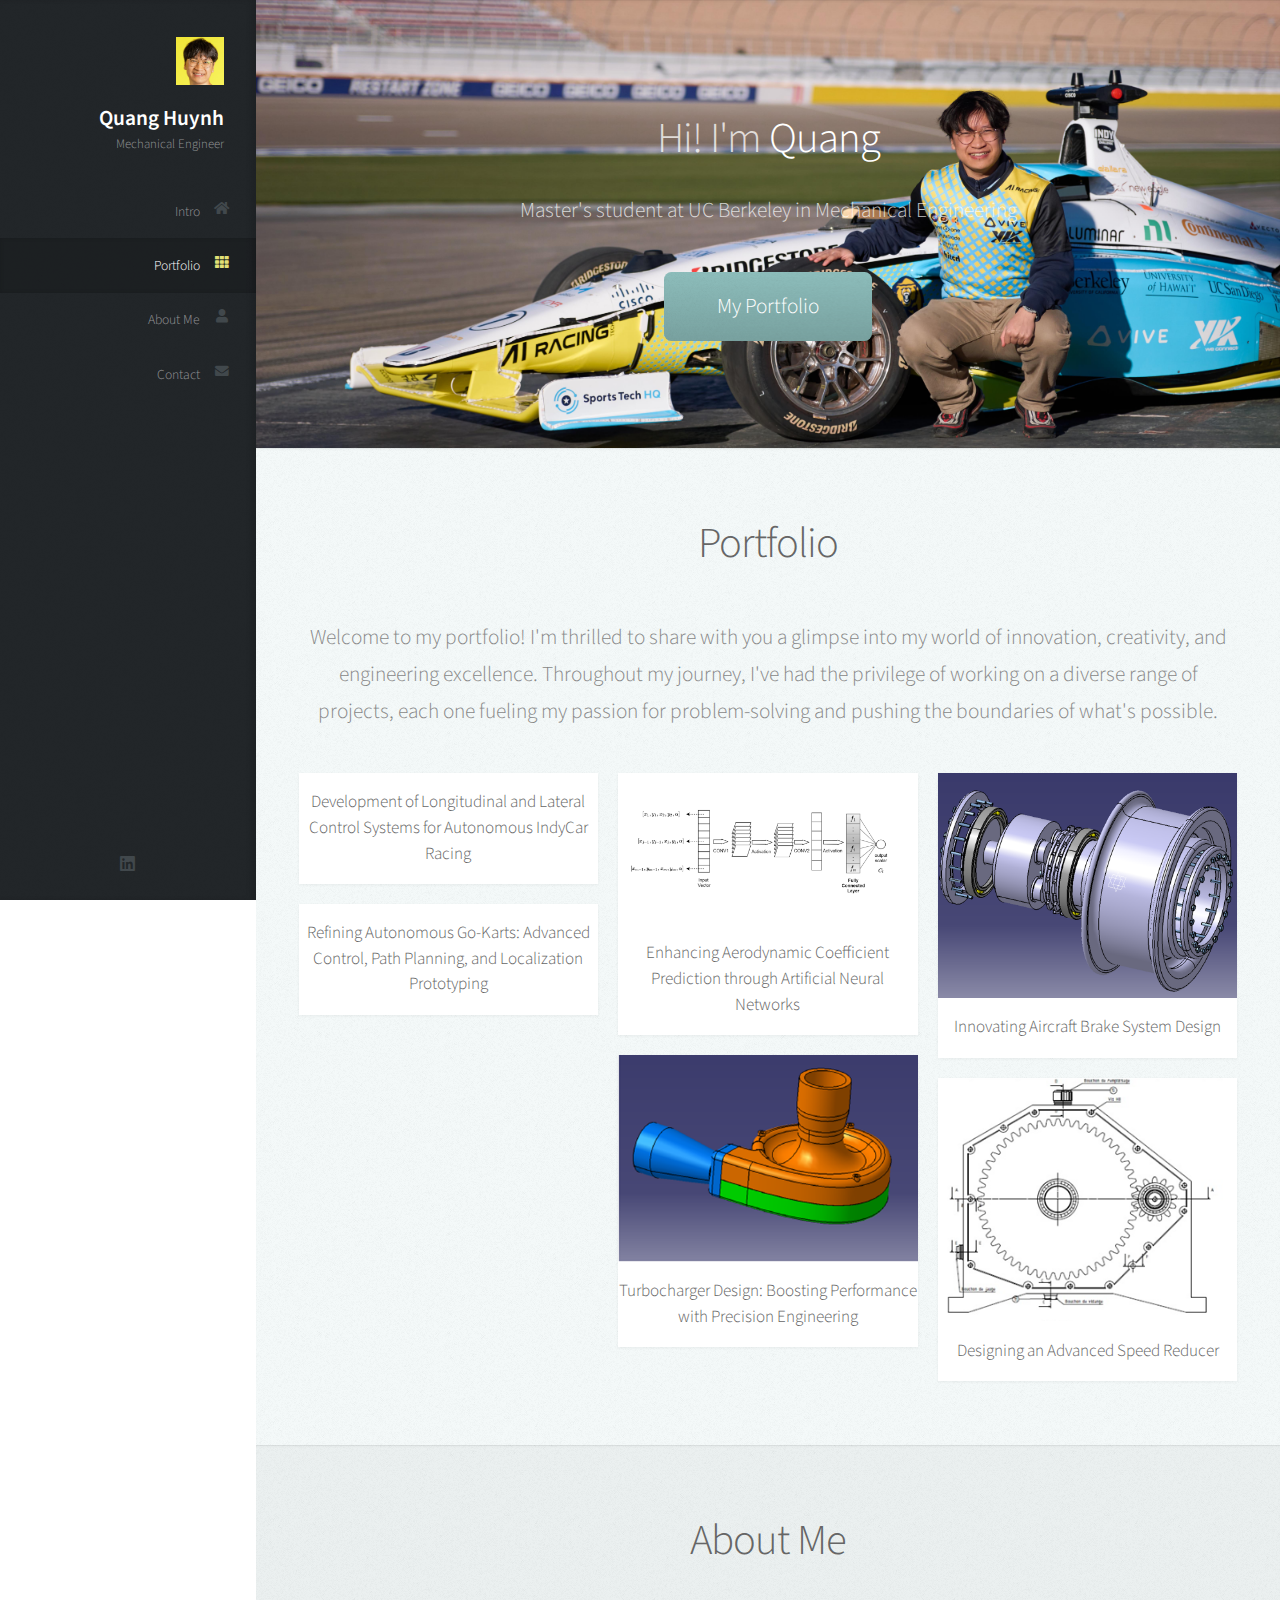
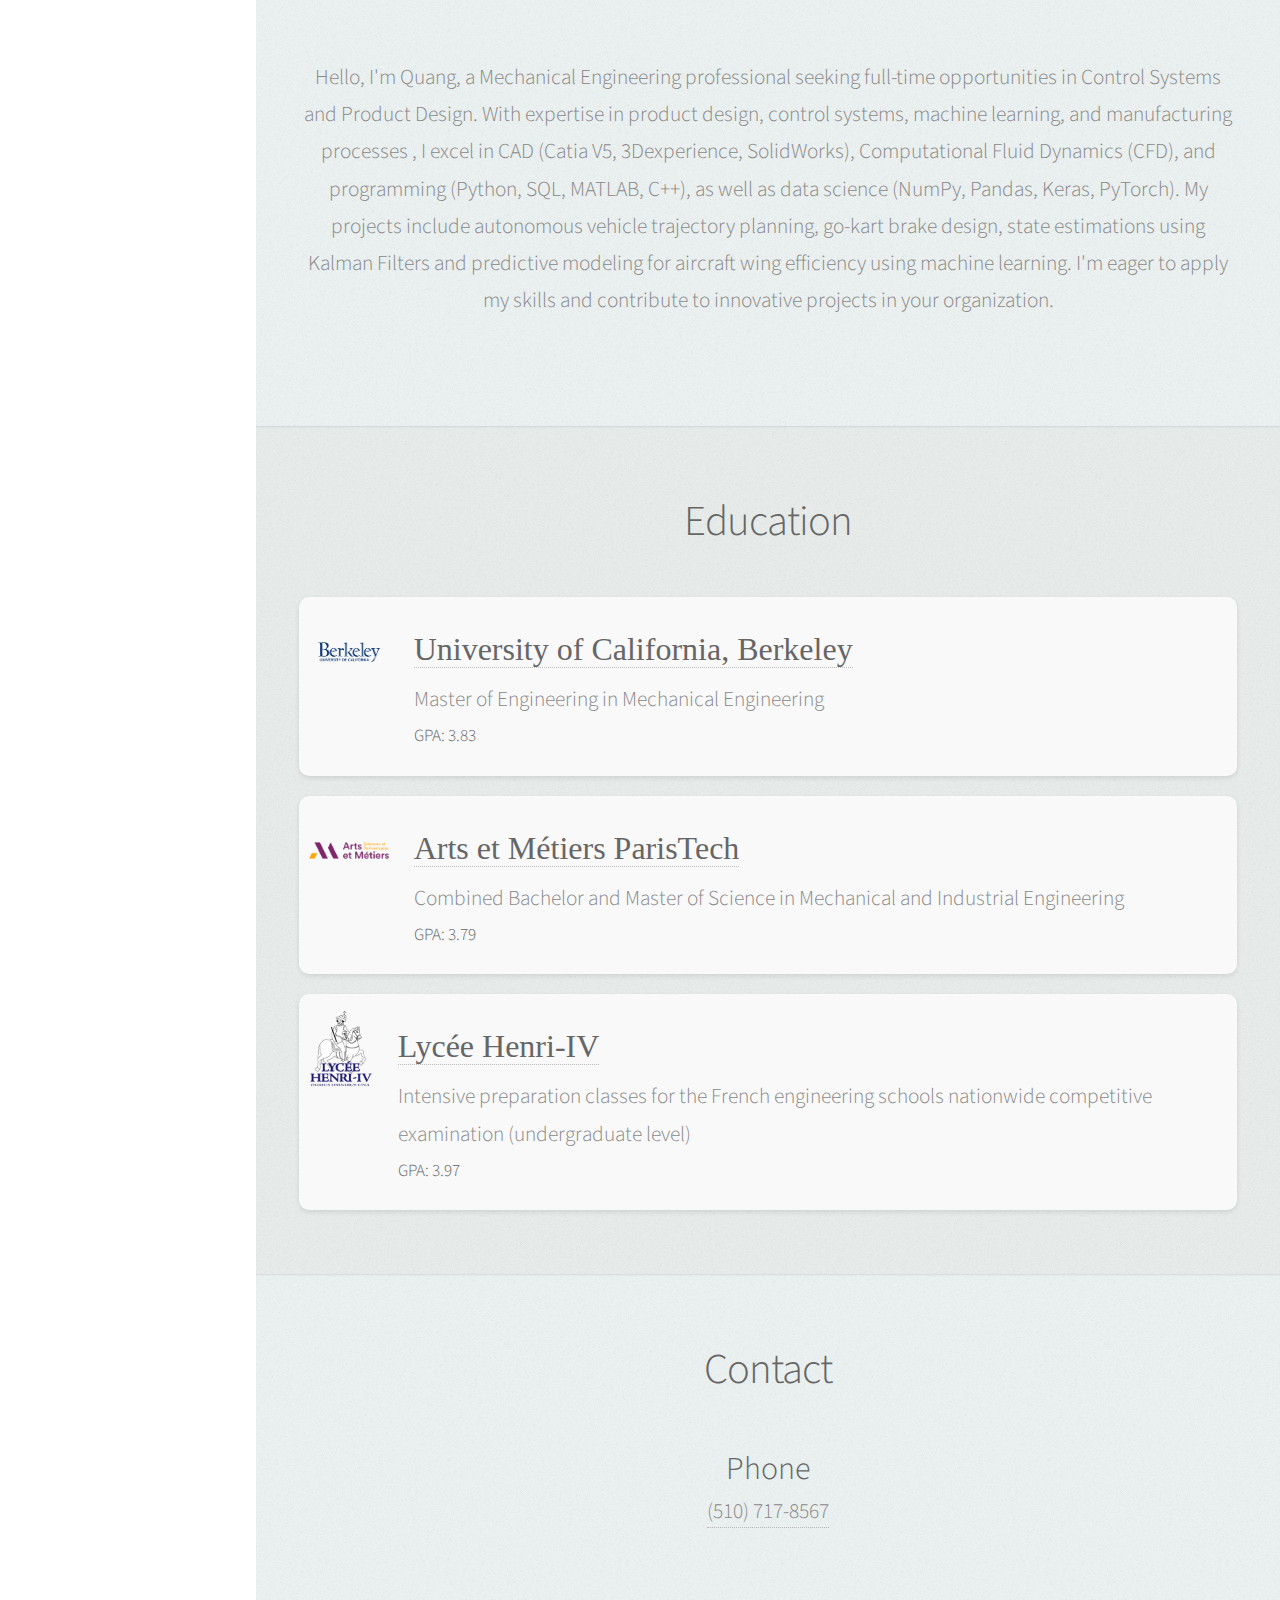
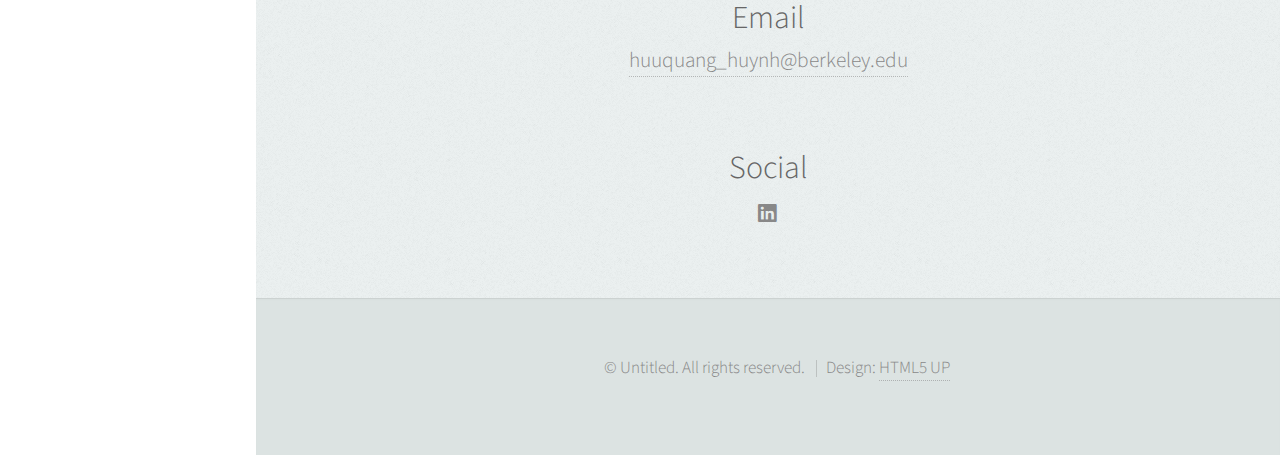
==== commit 66a451da: "Third commit" ====
--- a/index.html
+++ b/index.html
@@ -102,6 +102,7 @@
             height: 80px;
             object-fit: contain;
             margin-right: 15px;
+            margin-top: 5px;
         }
 
         .education-item div {
@@ -115,7 +116,6 @@
         .education-item strong {
             font-size: 1.5em;
             font-family: 'Georgia', serif;
-            margin-bottom: -30px;
         }
 
         .education-item p {
@@ -274,15 +274,15 @@
                     <div class="education-item">
                         <img src="images/berkeley2.png" alt="UC Berkeley Logo">
                         <div>
-                            <strong>University of California, Berkeley</strong><br>
+                            <strong style="line-height: 2;"><a href="https://www.berkeley.edu/">University of California, Berkeley</a> </strong>
                             Master of Engineering in Mechanical Engineering<br>
 							<b style="font-size: 0.8em;">GPA: 3.83</b>
                         </div>
                     </div>
                     <div class="education-item">
-                        <img src="images/ensam2.png" alt="Arts et Métiers ParisTech Logo">
+                        <img src="images/ensam.png" alt="Arts et Métiers ParisTech Logo">
                         <div>
-                            <strong>Arts et Métiers ParisTech</strong><br>
+                            <strong style="line-height: 2;"><a href="https://artsetmetiers.fr/en">Arts et Métiers ParisTech</a></strong>
                             Combined Bachelor and Master of Science in Mechanical and Industrial Engineering<br>
 							<b style="font-size: 0.8em;">GPA: 3.79</b>
                         </div>
@@ -290,7 +290,7 @@
                     <div class="education-item">
                         <img src="images/h4.png" alt="Lycee Henri-IV Logo">
 						<div>
-						<strong>Lycée Henri-IV</strong><br>
+						<strong style="line-height: 2;"><a href="https://en.wikipedia.org/wiki/Lyc%C3%A9e_Henri-IV">Lycée Henri-IV</a></strong>
 							Intensive preparation classes for the French engineering schools nationwide competitive examination (undergraduate level)<br>
 							<b style="font-size: 0.8em;">GPA: 3.97</b>
 						</div>
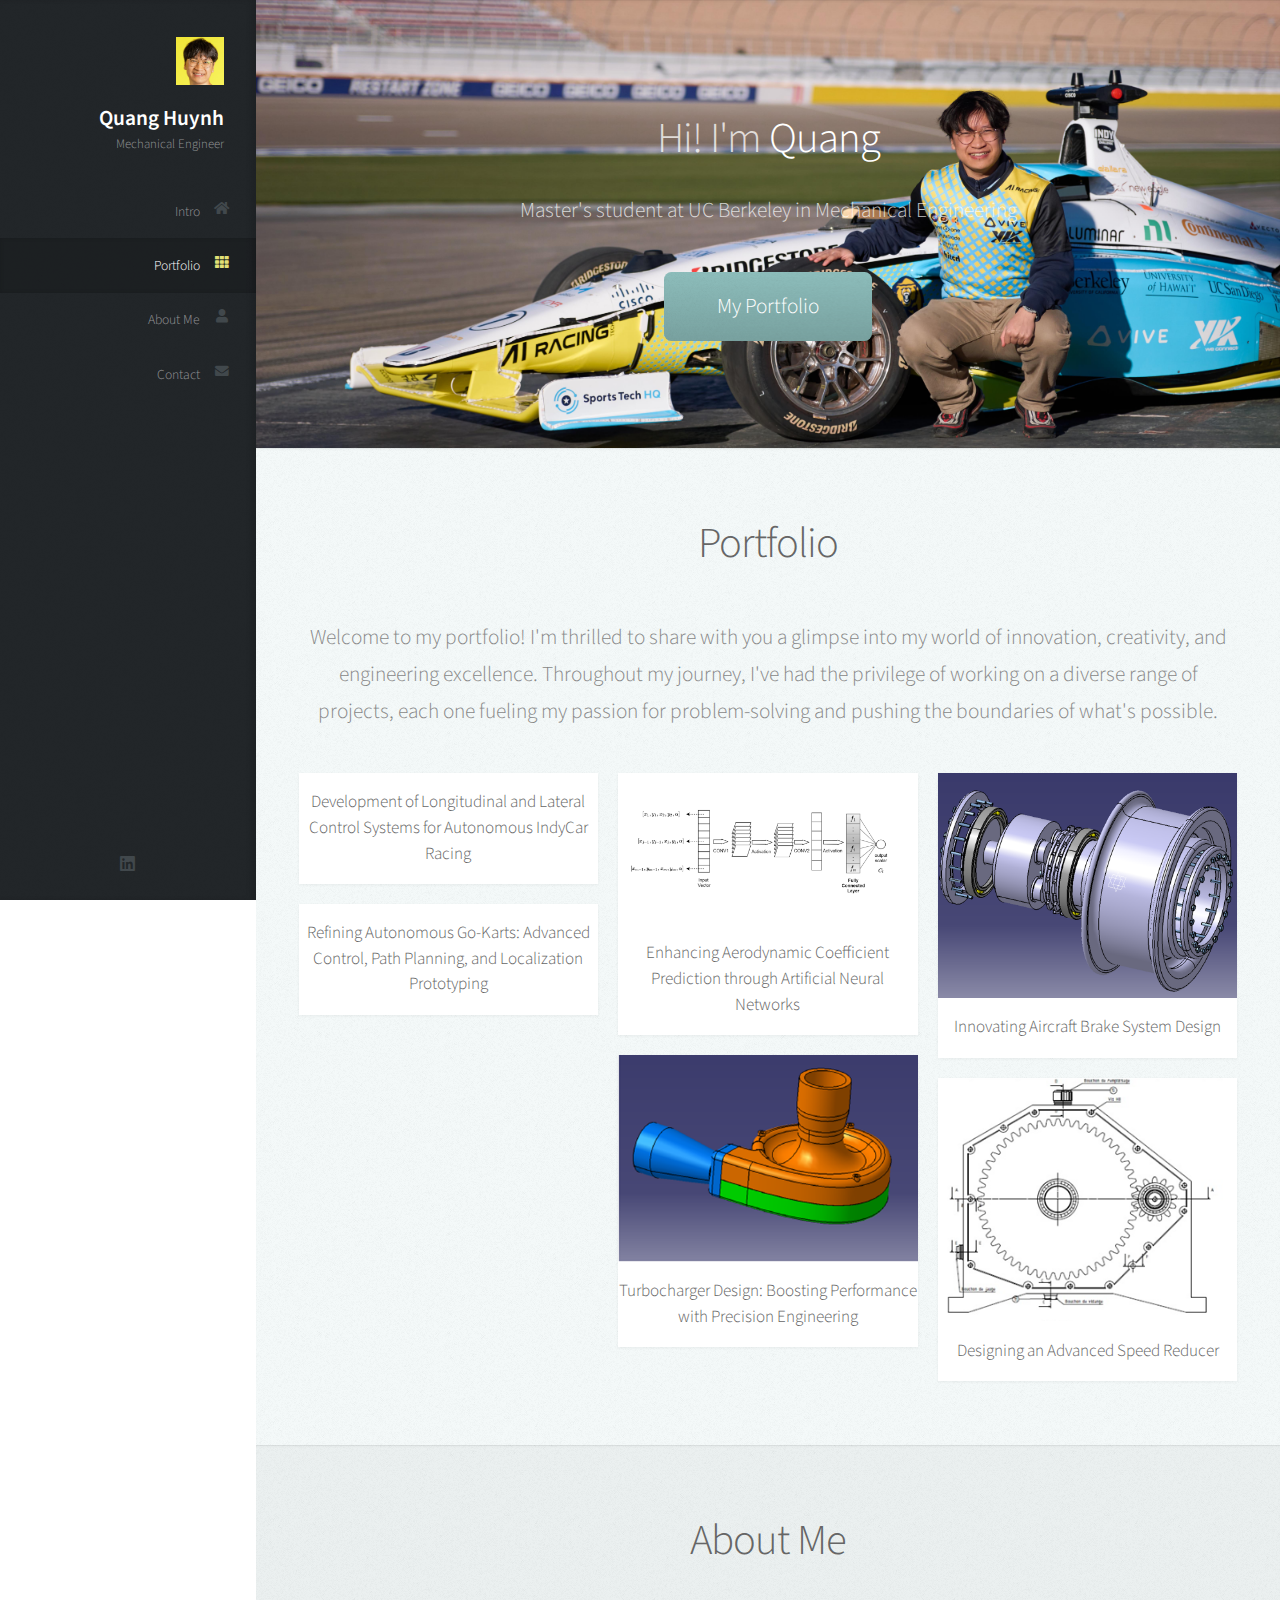
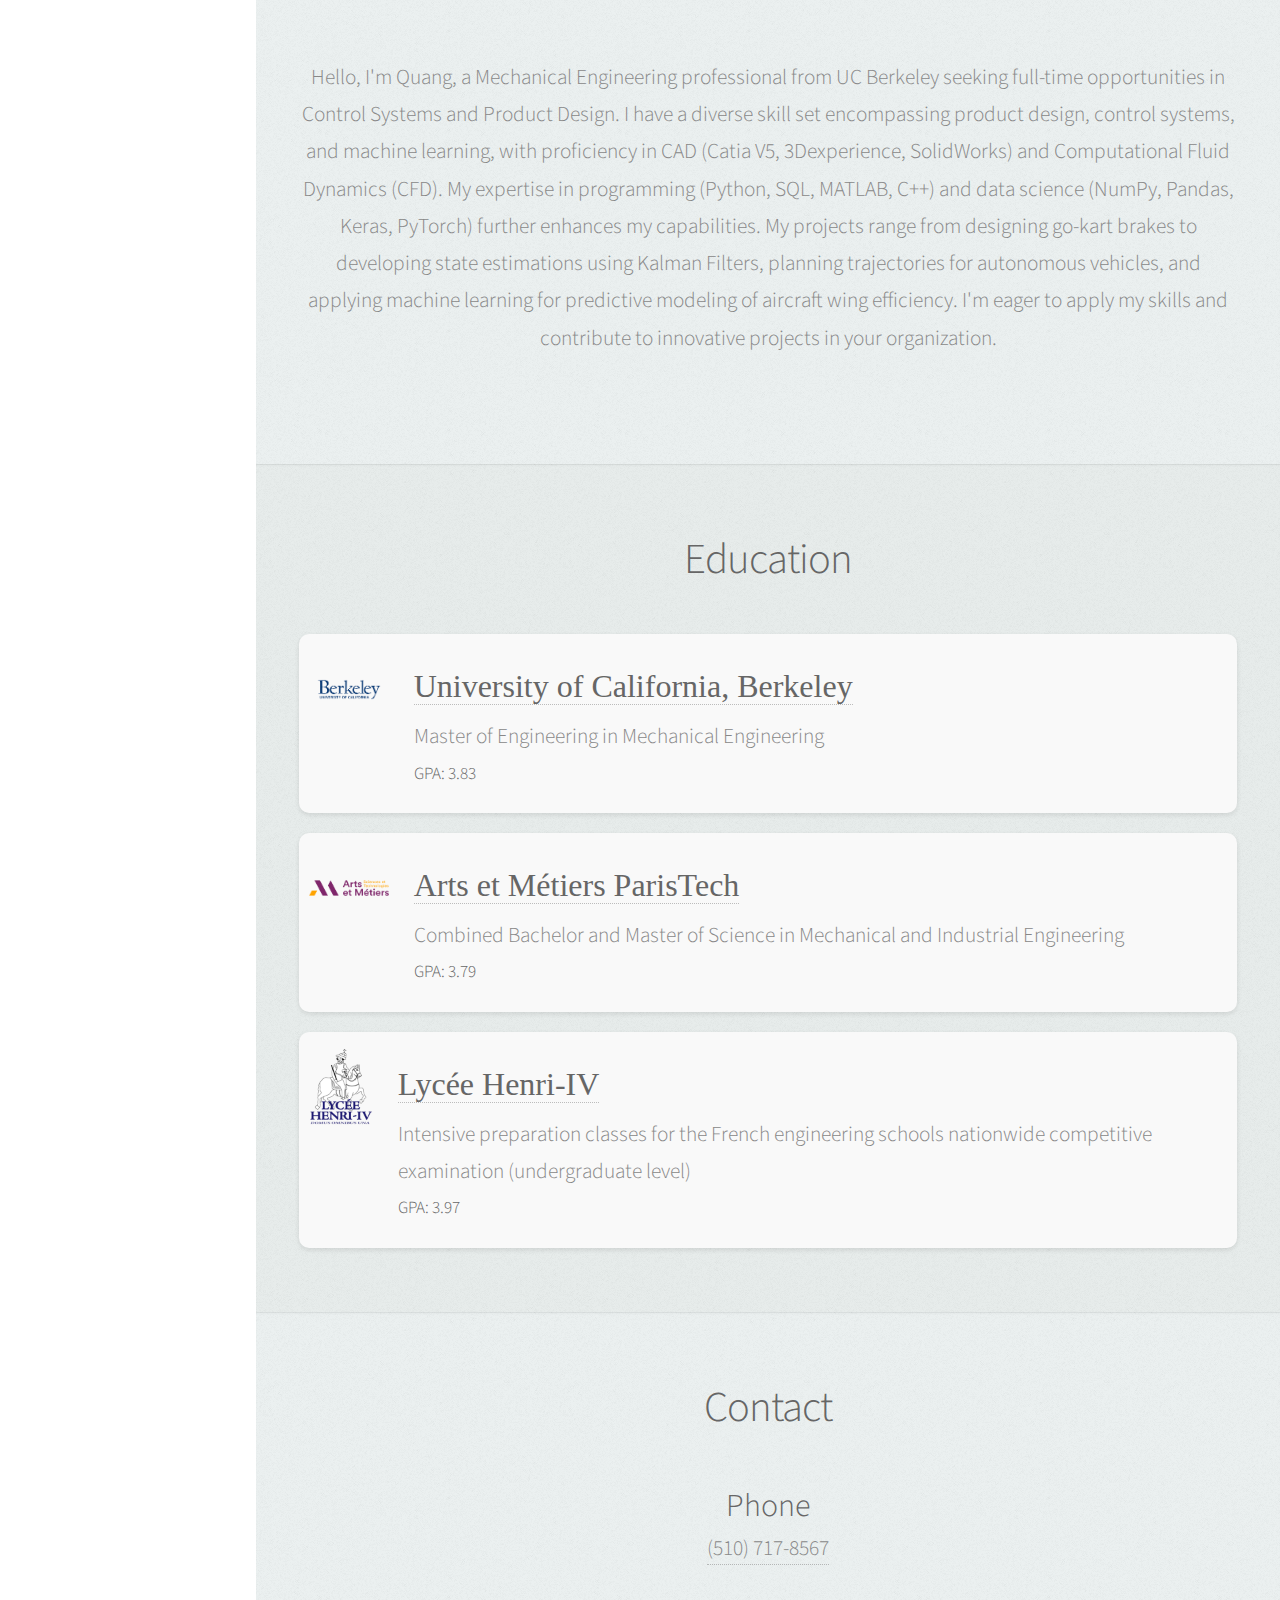
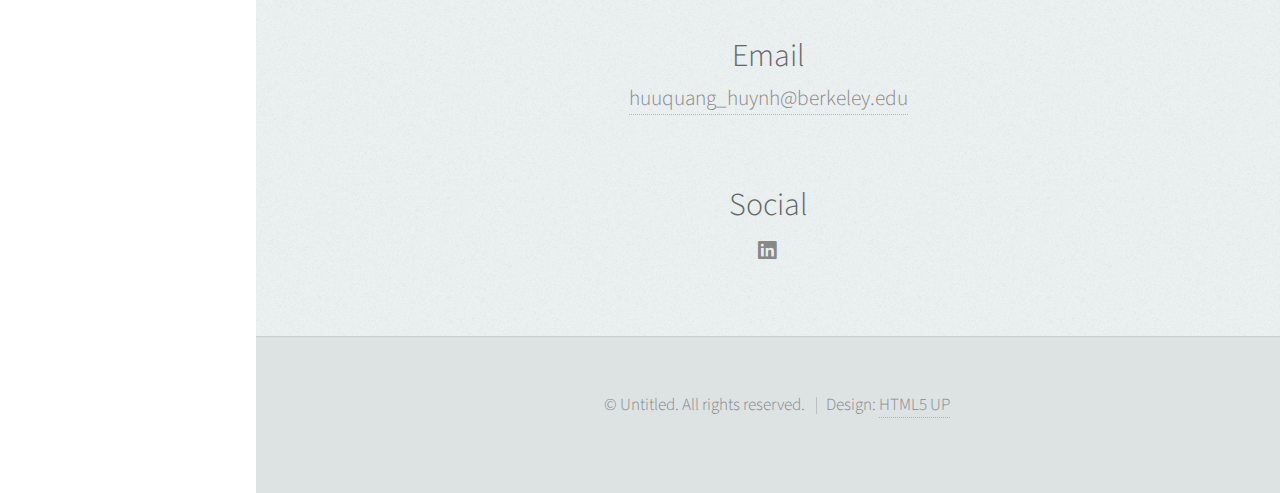
==== commit dc19286e: "Forth commit" ====
--- a/index.html
+++ b/index.html
@@ -250,15 +250,17 @@
 
                 <a href="#" class="image featured"><img src="images/aboutme.png" alt="" /></a>
 
-                <p>Hello, I'm Quang, a Mechanical Engineering professional seeking full-time
-				opportunities in Control Systems and Product Design. With expertise in
-				product design, control systems, machine learning,
-				and manufacturing processes , I excel in CAD (Catia V5, 3Dexperience, SolidWorks),
-				Computational Fluid Dynamics (CFD), and programming (Python, SQL, MATLAB, C++), 
-				as well as data science (NumPy, Pandas, Keras, PyTorch). My projects include 
-				autonomous vehicle trajectory planning, go-kart brake design, state estimations using Kalman Filters and predictive modeling for aircraft wing efficiency using machine learning.
-				I'm eager to apply my skills and contribute to innovative projects in your 
-				organization.</p>
+                <p>Hello, I'm Quang, a Mechanical Engineering professional from UC Berkeley
+                     seeking full-time opportunities in Control Systems and Product Design.
+                      I have a diverse skill set encompassing product design, control systems,
+                       and machine learning, with proficiency in CAD (Catia V5, 3Dexperience,
+                        SolidWorks) and Computational Fluid Dynamics (CFD). My expertise in programming
+                         (Python, SQL, MATLAB, C++) and data science (NumPy, Pandas, Keras, PyTorch)
+                          further enhances my capabilities. My projects range from designing go-kart
+                           brakes to developing state estimations using Kalman Filters, planning
+                            trajectories for autonomous vehicles, and applying machine learning
+                             for predictive modeling of aircraft wing efficiency. I'm eager to
+                              apply my skills and contribute to innovative projects in your organization.</p>
             </div>
         </section>
 
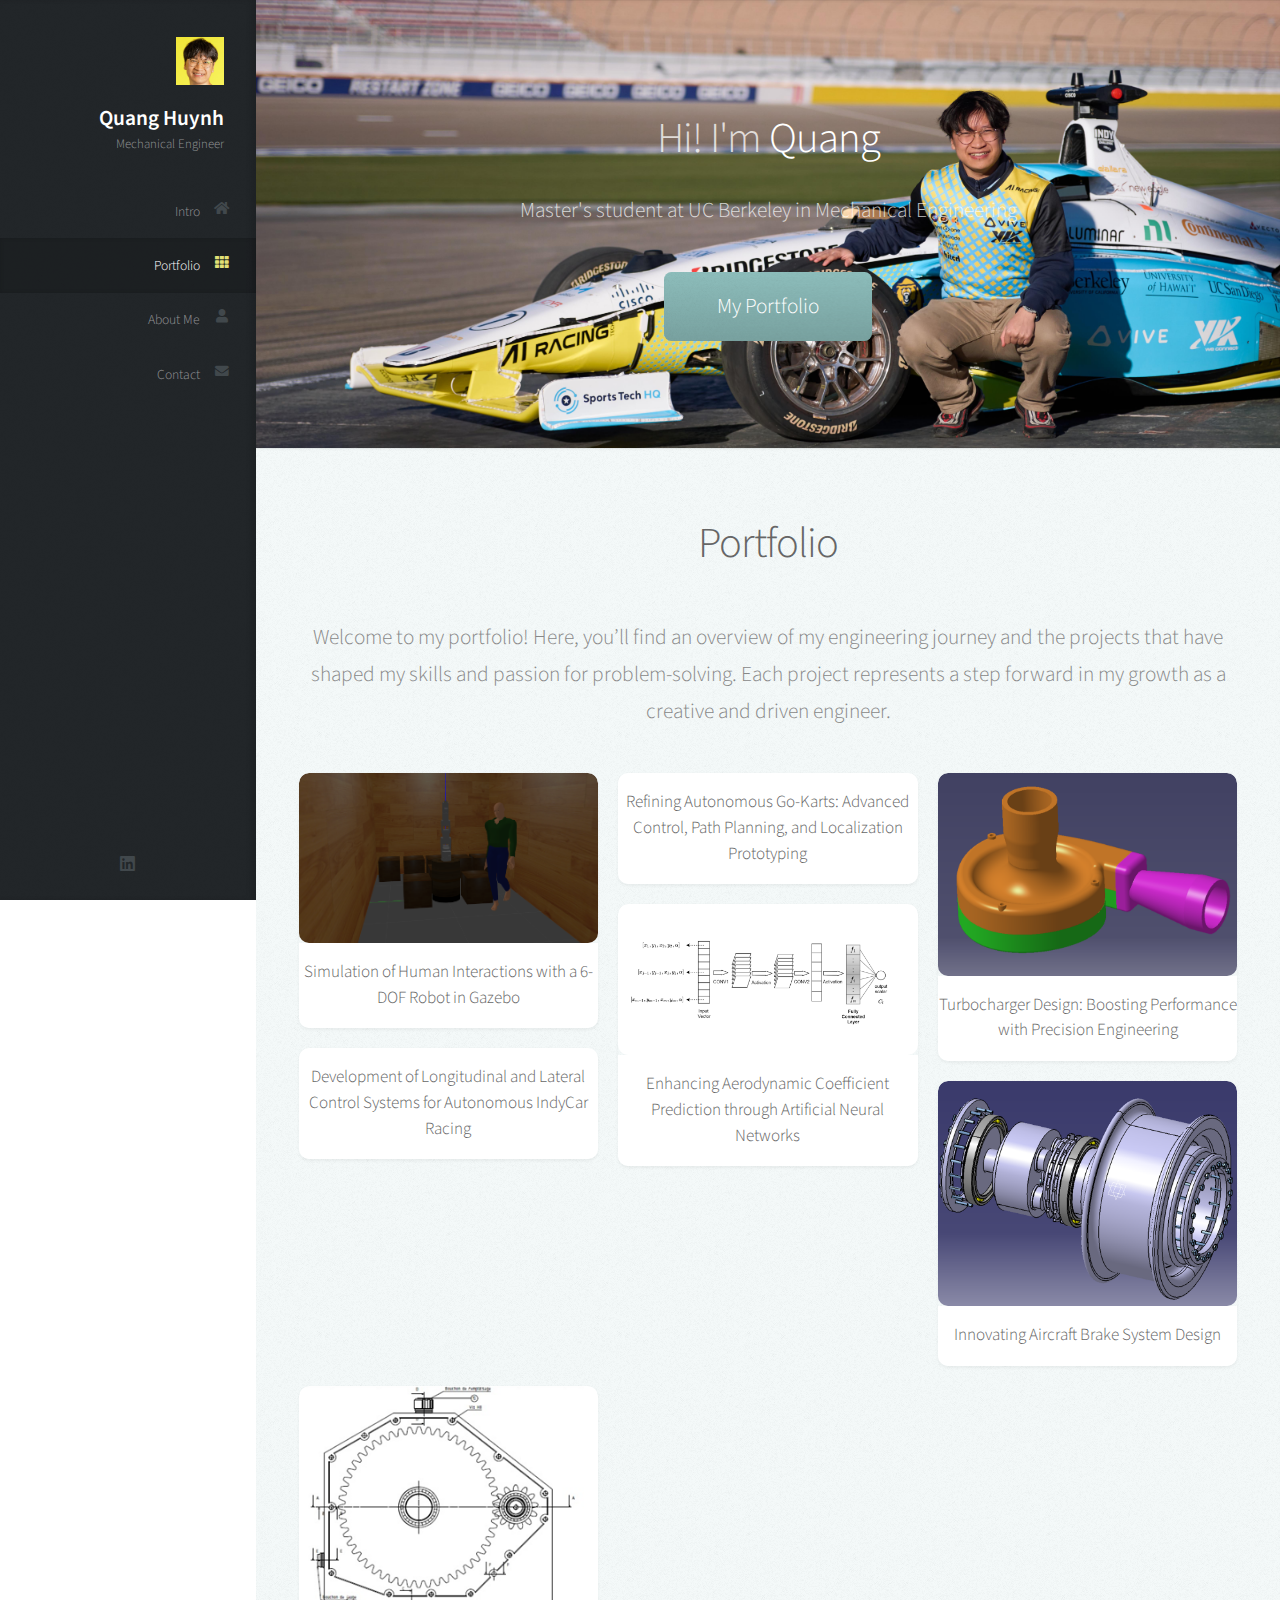
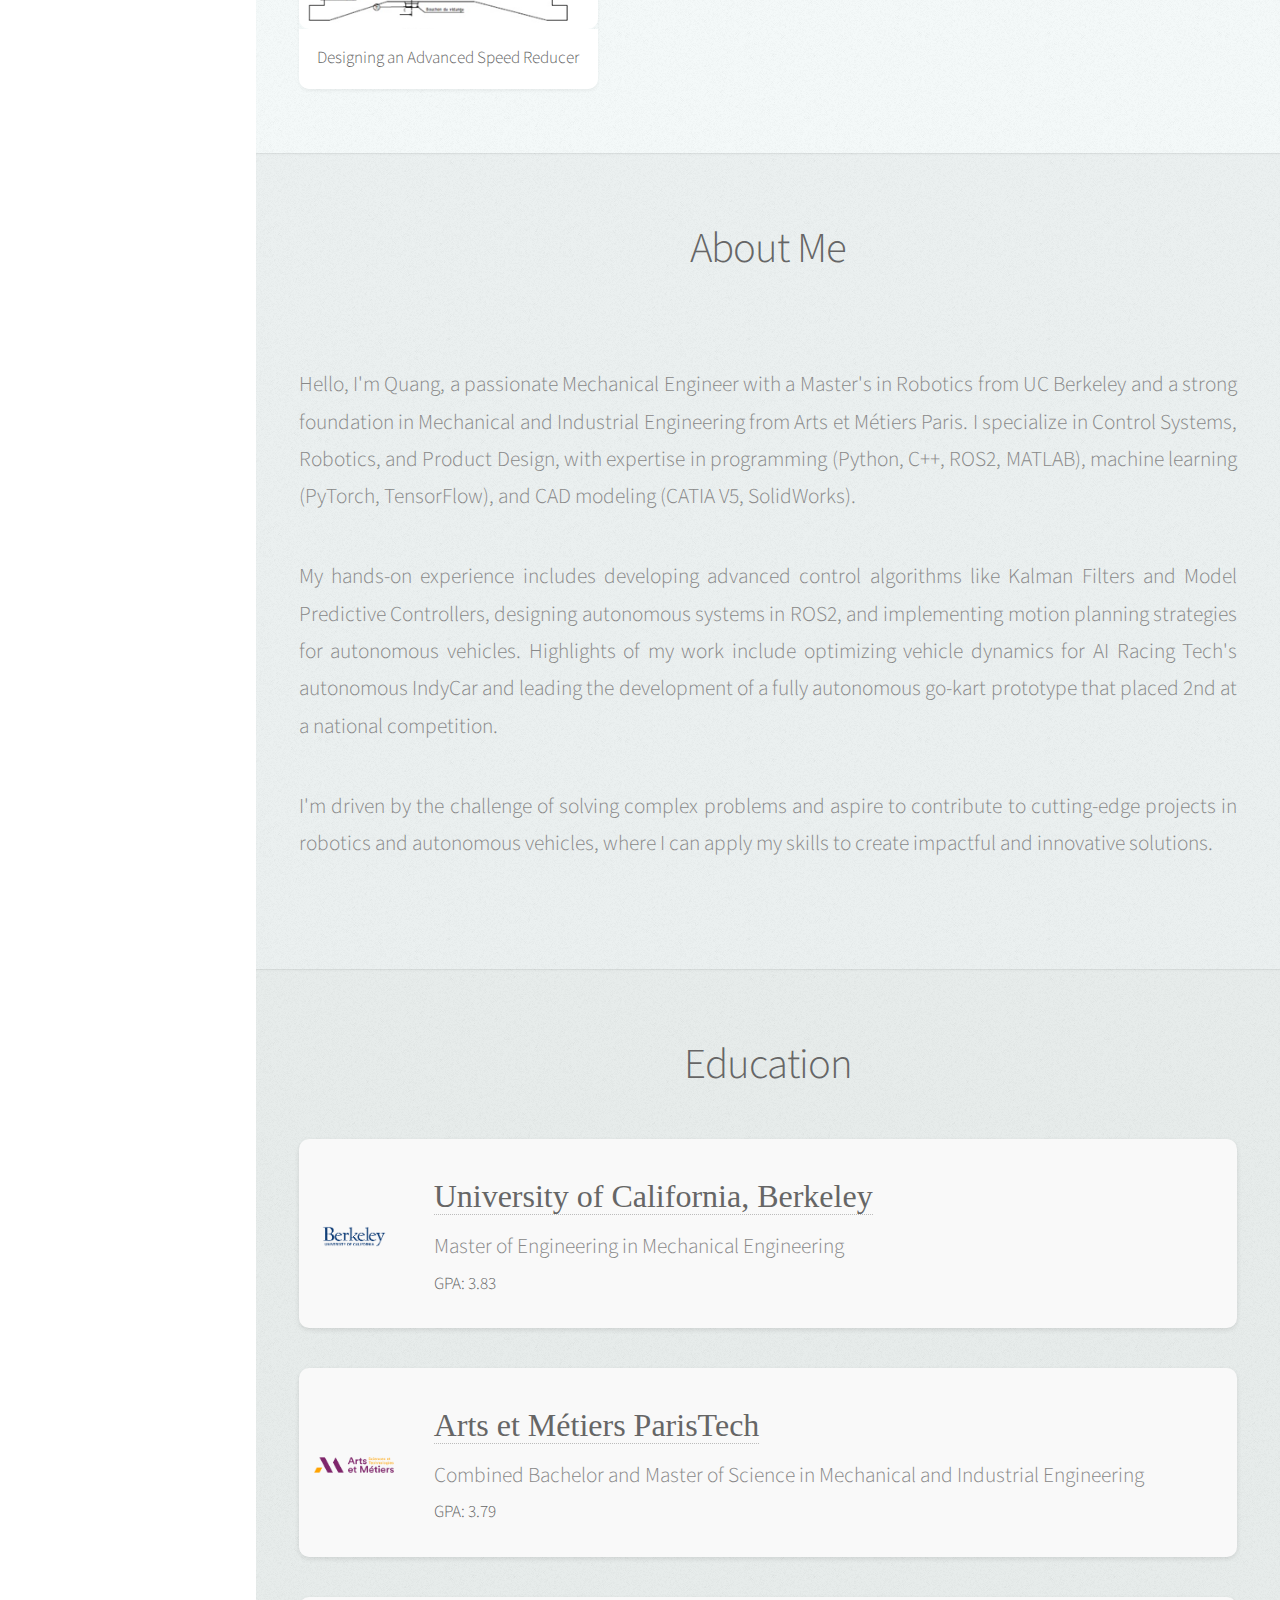
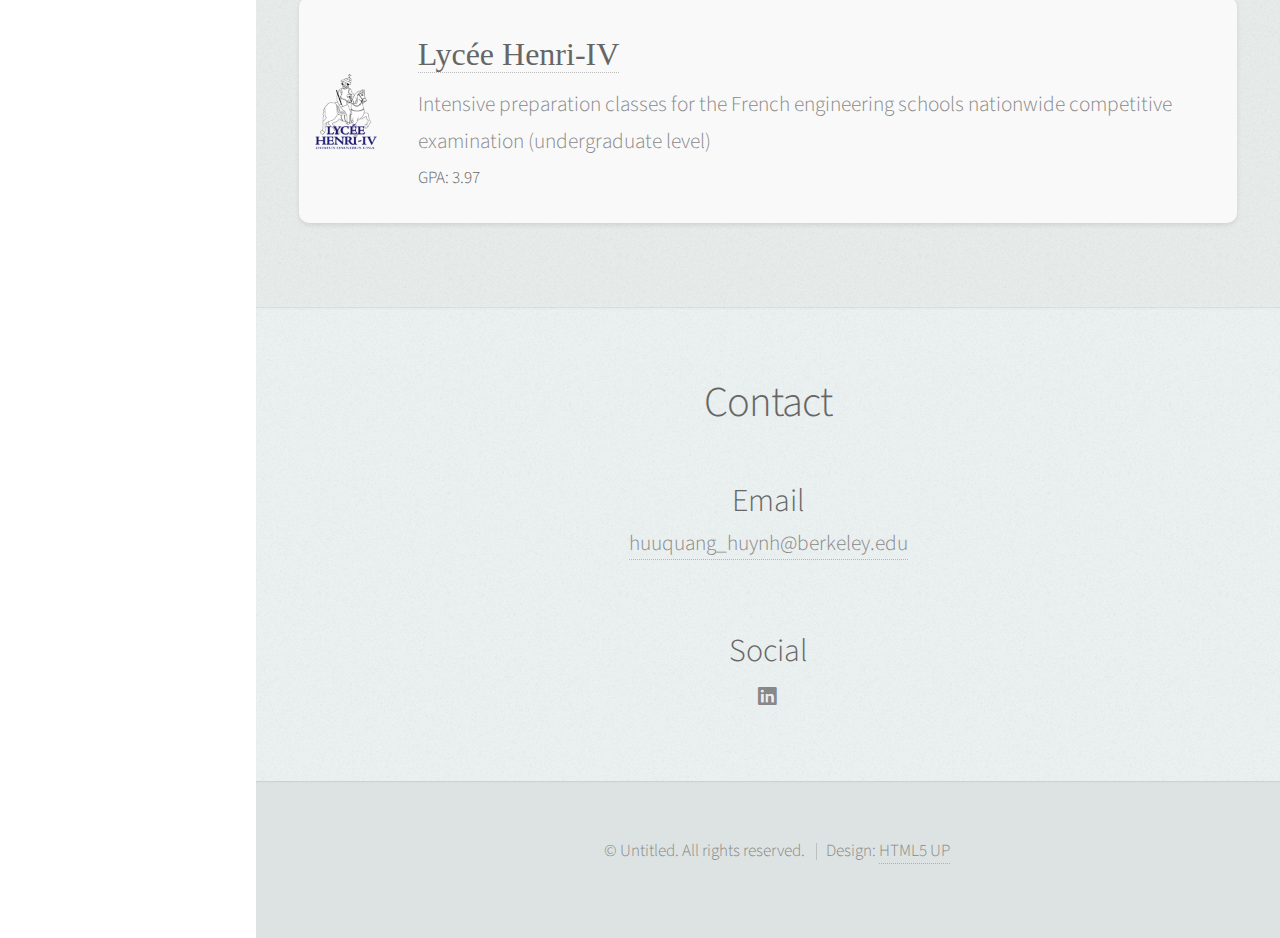
==== commit dcbc6774: "Added TorqueAGI + Improvements" ====
--- a/index.html
+++ b/index.html
@@ -9,120 +9,7 @@
     <title>Prologue by HTML5 UP</title>
     <meta charset="utf-8" />
     <meta name="viewport" content="width=device-width, initial-scale=1, user-scalable=no" />
-    <link rel="stylesheet" href="assets/css/main.css" />
-    <style>
-		/* Style for level-1 bullets */
-		ul.level-1 {
-			list-style-type: disc;
-			font-family: inherit;
-			font-size: 1em;
-		}
-
-		/* Style for level-2 bullets */
-		ul.level-1 ul.level-2 {
-			list-style-type: circle;
-			font-family: inherit;
-			font-size: 0.9em;
-		}
-
-        /* Modal styles */
-        .modal {
-            display: none; 
-            position: fixed; 
-            z-index: 1; 
-            padding-top: 60px; 
-            left: 0;
-            top: 0;
-            width: 100%; 
-            height: 100%; 
-            overflow: auto; 
-            background-color: rgba(0,0,0,0.4); 
-        }
-
-        .modal-content {
-			position: relative;
-            background-color: #fefefe;
-            margin: 5% auto; 
-            padding: 50px; /* 10px top/bottom 60px right/left */
-            border: none;
-            width: 80%;
-            border-radius: 20px;
-            box-shadow: 0 5px 15px rgba(0,0,0,0.3);
-            max-height: 90%;
-            overflow-y: auto; 
-        }
-
-        .close {
-			position: absolute;
-    		top: 10px; /* Adjust as needed */
-    		right: 20px; /* Adjust as needed */
-            color: #aaa;
-            float: right;
-            font-size: 28px;
-            font-weight: bold;
-        }
-
-        .close:hover,
-        .close:focus {
-            color: black;
-            text-decoration: none;
-            cursor: pointer;
-        }
-
-        .image-container {
-            display: flex;
-            justify-content: space-between;
-            align-items: center;
-        }
-
-        .image-container img {
-            width: 45%;
-            height: auto;
-            margin: 10px;
-        }
-
-        /* Education section styles */
-        .education-section {
-            display: flex;
-            flex-direction: column;
-            gap: 20px;
-        }
-
-        .education-item {
-            display: flex;
-            align-items: flex-start; 
-            background-color: #f9f9f9;
-            padding: 10px;
-            border-radius: 10px;
-            box-shadow: 0 2px 5px rgba(0,0,0,0.1);
-        }
-
-        .education-item img {
-            width: 80px;
-            height: 80px;
-            object-fit: contain;
-            margin-right: 15px;
-            margin-top: 5px;
-        }
-
-        .education-item div {
-            margin: 10px;
-            display: flex;
-            flex-direction: column;
-            justify-content: center;
-            text-align: left;
-        }
-
-        .education-item strong {
-            font-size: 1.5em;
-            font-family: 'Georgia', serif;
-        }
-
-        .education-item p {
-            margin: 0;
-            line-height: 1.2;
-        }
-    </style>
+    <link rel="stylesheet" href="assets/css/main.css" />    
 </head>
 <body class="is-preload">
 
@@ -188,55 +75,60 @@
                     <h2>Portfolio</h2>
                 </header>
 
-                <p>Welcome to my portfolio! 
-				I'm thrilled to share with you a glimpse into my world of innovation, creativity, and engineering excellence.
-				 Throughout my journey, I've had the privilege of working on a diverse range of projects, each one fueling my passion for problem-solving and pushing the boundaries of what's possible.</p>
+                <p>Welcome to my portfolio! Here, you’ll find an overview of my engineering journey and the projects that have shaped my skills and passion for problem-solving. Each project represents a step forward in my growth as a creative and driven engineer.</p>
 
                 <div class="row">
                     <div class="col-4 col-12-mobile">
                         <article class="item">
-                            <a href="#" class="image fit open-modal" data-modal="modal1"><img src="images/project1.jpg" alt="" /></a>
+                            <a href="torqueagi.html" class="image fit"><img src="images/torqueagi1.png" alt="" /></a>
+                            <header>
+                                <h3>Simulation of Human Interactions with a 6-DOF Robot in Gazebo</h3>
+                            </header>
+                        </article>
+                        <article class="item">
+                            <a href="airacingtech.html" class="image fit"><img src="images/project1.jpg" alt="" /></a>
                             <header>
                                 <h3>Development of Longitudinal and Lateral Control Systems for Autonomous IndyCar Racing</h3>
                             </header>
                         </article>
-                        <article class="item">
-                            <a href="#" class="image fit open-modal" data-modal="modal2"><img src="images/project2.png" alt="" /></a>
+                    </div>
+                    <div class="col-4 col-12-mobile">
+                        <article class="item">
+                            <a href="gokart.html" class="image fit"><img src="images/project21.png" alt="" /></a>
                             <header>
                                 <h3>Refining Autonomous Go-Karts: Advanced Control, Path Planning, and Localization Prototyping</h3>
                             </header>
                         </article>
-                    </div>
-                    <div class="col-4 col-12-mobile">
-                        <article class="item">
-                            <a href="#" class="image fit open-modal" data-modal="modal3"><img src="images/project3.png" alt="" /></a>
+                        <article class="item">
+                            <a href="neuralnetwork.html" class="image fit"><img src="images/project3.png" alt="" /></a>
                             <header>
                                 <h3>Enhancing Aerodynamic Coefficient Prediction through Artificial Neural Networks</h3>
                             </header>
                         </article>
-                        <article class="item">
-                            <a href="#" class="image fit open-modal" data-modal="modal4"><img src="images/project4.png" alt="" /></a>
+                    </div>
+                    <div class="col-4 col-12-mobile">
+                        <article class="item">
+                            <a href="turbocharger.html" class="image fit"><img src="images/project4.png" alt="" /></a>
                             <header>
                                 <h3>Turbocharger Design: Boosting Performance with Precision Engineering</h3>
                             </header>
                         </article>
-                    </div>
-                    <div class="col-4 col-12-mobile">
-                        <article class="item">
-                            <a href="#" class="image fit open-modal" data-modal="modal5"><img src="images/project5.png" alt="" /></a>
+                        <article class="item">
+                            <a href="aircraftbrake.html" class="image fit"><img src="images/project5.png" alt="" /></a>
                             <header>
                                 <h3>Innovating Aircraft Brake System Design</h3>
                             </header>
                         </article>
-                        <article class="item">
-                            <a href="#" class="image fit open-modal" data-modal="modal6"><img src="images/project6.png" alt="" /></a>
+                    </div>
+                    <div class="col-4 col-12-mobile">
+                        <article class="item">
+                            <a href="speedreducer.html" class="image fit"><img src="images/project6.png" alt="" /></a>
                             <header>
                                 <h3>Designing an Advanced Speed Reducer</h3>
                             </header>
                         </article>
                     </div>
                 </div>
-
             </div>
         </section>
 
@@ -250,19 +142,20 @@
 
                 <a href="#" class="image featured"><img src="images/aboutme.png" alt="" /></a>
 
-                <p>Hello, I'm Quang, a Mechanical Engineering professional from UC Berkeley
-                     seeking full-time opportunities in Control Systems and Product Design.
-                      I have a diverse skill set encompassing product design, control systems,
-                       and machine learning, with proficiency in CAD (Catia V5, 3Dexperience,
-                        SolidWorks) and Computational Fluid Dynamics (CFD). My expertise in programming
-                         (Python, SQL, MATLAB, C++) and data science (NumPy, Pandas, Keras, PyTorch)
-                          further enhances my capabilities. My projects range from designing go-kart
-                           brakes to developing state estimations using Kalman Filters, planning
-                            trajectories for autonomous vehicles, and applying machine learning
-                             for predictive modeling of aircraft wing efficiency. I'm eager to
-                              apply my skills and contribute to innovative projects in your organization.</p>
-            </div>
-        </section>
+                <p style="text-align: justify;">
+                    Hello, I'm Quang, a passionate Mechanical Engineer with a Master's in Robotics from UC Berkeley and a strong foundation in Mechanical and Industrial Engineering from Arts et Métiers Paris. I specialize in Control Systems, Robotics, and Product Design, with expertise in programming (Python, C++, ROS2, MATLAB), machine learning (PyTorch, TensorFlow), and CAD modeling (CATIA V5, SolidWorks).
+                </p>
+
+                <p style="text-align: justify;">
+                    My hands-on experience includes developing advanced control algorithms like Kalman Filters and Model Predictive Controllers, designing autonomous systems in ROS2, and implementing motion planning strategies for autonomous vehicles. Highlights of my work include optimizing vehicle dynamics for AI Racing Tech's autonomous IndyCar and leading the development of a fully autonomous go-kart prototype that placed 2nd at a national competition.
+                </p>
+                <p style="text-align: justify;">
+                    I'm driven by the challenge of solving complex problems and aspire to contribute to cutting-edge projects in robotics and autonomous vehicles, where I can apply my skills to create impactful and innovative solutions.
+                </p>
+
+            </div>
+        </section>
+
 
 		<!-- Education -->
         <section id="education" class="four">
@@ -309,10 +202,6 @@
                     <h2>Contact</h2>
                 </header>
 
-                <section>
-                    <h3>Phone</h3>
-                    <p><a href="#">(510) 717-8567</a></p>
-                </section>
                 <section>
                     <h3>Email</h3>
                     <p><a href="mailto: huuquang_huynh@berkeley.edu">huuquang_huynh@berkeley.edu</a></p>
@@ -338,247 +227,6 @@
         </ul>
 
     </div>
-
-	<!-- Modal 1 -->
-	<div id="modal1" class="modal">
-		<div class="modal-content">
-			<span class="close">&times;</span>
-			<h2>Development of Longitudinal and Lateral Control Systems for Autonomous IndyCar Racing</h2>
-			<br>
-			<div class="image-container">
-				<img src="images/roar1.jpg" alt="ROAR 1">
-				<img src="images/roar22.png" alt="ROAR 2">
-			</div>
-			<p>
-				<b style="font-size: 1.2em;">What?</b>
-				<ul class="level-1">
-					<li>Developed a record-breaking autonomous racing solution for the ROAR Simulation Racing Series.</li>
-				</ul>
-			</p>
-			<p>
-				<b style="font-size: 1.2em;">How?</b>
-				<ul class="level-1">
-					<li>Combined a Pure Pursuit controller for lateral control with a PID controller for longitudinal dynamics.</li>
-					<li>Emulated the racing vehicle in the CARLA Research Environment.</li>
-					<li>Used a Single-Track model to accurately predict vehicle dynamics and optimize the control strategies.</li>
-					<li>Implemented an offline global trajectory optimization for speed and path planning.</li>
-				</ul>
-			</p>
-			<p>
-				<b style="font-size: 1.2em;">Results</b>
-				<ul class="level-1">
-					<li>Achieved the fastest time in the competition, setting a new record of 342.1 seconds for three loops on the Monza Circuit.</li>
-					<li>Outperformed all previous competitors by optimizing control and prediction models.</li>
-					<li>Demonstrated significant advancements in autonomous racing performance using model-free methods and optimization techniques.</li>
-				</ul>
-			</p>
-		</div>
-	</div>
-
-	<!-- Modal 2 -->
-	<div id="modal2" class="modal">
-		<div class="modal-content">
-			<span class="close">&times;</span>
-			<h2>Refining Autonomous Go-Karts: Advanced Control, Path Planning, and Localization Prototyping</h2>
-			<br>
-			<div class="image-container">
-				<img src="images/kart1.jpg" alt="Kart 1">
-				<img src="images/kart2.jpg" alt="Kart 2">
-			</div>
-			<p>
-				<b style="font-size: 1.2em;">What?</b>
-				<ul class="level-1">
-					<li>Develop and implement an enhanced braking system for a racing go-kart and improve localization precision for a fully autonomous go-kart.</li>
-				</ul>
-			</p>
-			<p>
-				<b style="font-size: 1.2em;">How?</b>
-				<ul class="level-1">
-					<li>Go-Kart Braking System:</li>
-					<ul class="level-2">
-						<li>Identified the need to replace the existing braking system due to its slow response in competitive racing scenarios.</li>
-						<li>Designed a new system featuring a hydraulic pump for rapid brake fluid compression.</li>
-						<li>Integrated a PID algorithm to compare the desired brake pressure with the actual pressure measured by a sensor.</li>
-						<li>Employed Pulse Width Modulation (PWM) signals to adjust the hydraulic pump pressure based on the PID algorithm.</li>
-						<li>Stored and executed the control algorithm on the vehicle’s central processing unit for precise and faster brake control.</li>
-					</ul>
-					<li>Autonomous Go-Kart Localization:</li>
-					<ul class="level-2">
-						<li>Worked on a fully autonomous go-kart project for one year, focusing on enhancing localization precision.</li>
-						<li>Integrated GPS and IMU data using a Sensor Fusion Algorithm to improve accuracy.</li>
-						<li>Chose the Extended Kalman Filter (EKF) for state estimation with multiple sensors.</li>
-						<li>Implemented the EKF in Python to fuse data from GPS and IMU, improving the go-kart’s positional awareness.</li>
-					</ul>
-				</ul>
-			</p>
-			<p>
-				<b style="font-size: 1.2em;">Results</b>
-				<ul class="level-1">
-					<li>Go-Kart Braking System:</li>
-					<ul class="level-2">
-						<li>Achieved a significant reduction in brake deployment time, from 1-2 seconds to 20-30 milliseconds.</li>
-						<li>Enhanced safety and control during competitive racing.</li>
-						<li>Demonstrated a hundredfold improvement in brake response time.</li>
-					</ul>
-					<li>Autonomous Go-Kart Localization:</li>
-					<ul class="level-2">
-						<li>Successfully integrated GPS and IMU data, significantly improving localization precision.</li>
-						<li>The EKF-based Sensor Fusion Algorithm provided reliable and accurate state estimates.</li>
-						<li>Enhanced the go-kart’s autonomous navigation capabilities, ensuring precise and reliable operation.</li>
-					</ul>
-				</ul>
-			</p>
-		</div>
-	</div>
-
-	<!-- Modal 3 -->
-	<div id="modal3" class="modal">
-		<div class="modal-content">
-			<span class="close">&times;</span>
-			<h2>Enhancing Aerodynamic Coefficient Prediction through Artificial Neural Networks</h2>
-			<br>
-			<div class="image-container">
-				<img src="images/drag.png" alt="Drag Graph">
-				<img src="images/lift.png" alt="Lift Graph">
-			</div>
-			<p>
-				<b style="font-size: 1.2em;">What?</b>
-				<ul class="level-1">
-					<li>Predict the aerodynamic coefficients of a wing (lift, drag, and moment) from its geometry using an Artificial Neural Network.</li>
-				</ul>
-			</p>
-			<p>
-				<b style="font-size: 1.2em;">How?</b>
-				<ul class="level-1">
-					<li>Data Collection and Preparation:</li>
-					<ul class="level-2">
-						<li>Gathered data from an online database of 1600 airfoils, including geometry parameters and aerodynamic coefficients at different angles of attack and Reynolds numbers.</li>
-						<li>Used a scraping algorithm to download data files from the website, resulting in a dataset of 695,455 rows.</li>
-						<li>Prepared data by normalizing it to ensure faster convergence during training and splitting it into training (80%) and validation (20%) sets.</li>
-					</ul>
-					<li>Model Training and Optimization:</li>
-					<ul class="level-2">
-						<li>Trained multiple neural network architectures to minimize mean absolute error (MAE).</li>
-						<li>Implemented a learning rate schedule with the Adam optimizer to adaptively reduce the learning rate, improving convergence.</li>
-						<li>Added dropout layers to prevent overfitting, though this increased training time.</li>
-					</ul>
-				</ul>
-			</p>
-			<p>
-				<b style="font-size: 1.2em;">Results</b>
-				<ul class="level-1">
-					<li>Developed a neural network capable of predicting lift, drag, and moment coefficients with high accuracy.</li>
-					<li>Achieved a mean absolute error of 0.129 with an adaptive learning rate schedule.</li>
-					<li>Demonstrated the effectiveness of neural networks in reducing computational effort and enhancing the efficiency of aerodynamic predictions in aircraft design.</li>
-				</ul>
-			</p>
-		</div>
-	</div>
-
-	<!-- Modal 4 -->
-	<div id="modal4" class="modal">
-		<div class="modal-content">
-			<span class="close">&times;</span>
-			<h2>Turbocharger Design: Boosting Performance with Precision Engineering</h2>
-			<br>
-			<div class="image-container">
-				<img src="images/turbocharger1.png" alt="Turbocharger Design 1">
-				<img src="images/turbocharger2.png" alt="Turbocharger Design 2">
-			</div>
-			<p>
-				<b style="font-size: 1.2em;">What?</b>
-				<ul class="level-1">
-					<li>Design, simulate, and test a car turbocharger fueled with hydrogen.</li>
-				</ul>
-			</p>
-			<p>
-				<b style="font-size: 1.2em;">How?</b>
-				<ul class="level-1">
-					<li>Pre-scaled the turbine blades using Euler's equation and Cordier's diagram and determined blade thickness through polynomial extrapolations.</li>
-					<li>Designed the turbocharger turbine and volute using CATIA V5 Generative Shape Design and Part Design modules.</li>
-					<li>Tested the prototype through flow simulations inside the turbocharger (using StarCCM+).</li>
-					<li>Validated the design with a 3D-printed prototype.</li>
-				</ul>
-			</p>
-			<p>
-				<b style="font-size: 1.2em;">Results</b>
-				<ul class="level-1">
-					<li>Developed a functional car turbocharger fueled with hydrogen.</li>
-					<li>Utilized a range of software and analysis tools to design, simulate, and test the performance of the turbocharger.</li>
-					<li>Achieved 68% efficiency with the printed prototype.</li>
-				</ul>
-			</p>
-		</div>
-	</div>
-
-	<!-- Modal 5 -->
-	<div id="modal5" class="modal">
-		<div class="modal-content">
-			<span class="close">&times;</span>
-			<h2>Innovating Aircraft Brake System Design</h2>
-			<br>
-			<div class="image-container">
-				<img src="images/brake1.png" alt="Aircraft Brake Design 1">
-				<img src="images/brake2.png" alt="Aircraft Brake Design 2">
-			</div>
-			<p>
-				<b style="font-size: 1.2em;">What?</b>
-				<ul class="level-1">
-					<li>Design a compact carbon/carbon brake system for an aircraft.</li>
-				</ul>
-			</p>
-			<p>
-				<b style="font-size: 1.2em;">How?</b>
-				<ul class="level-1">
-					<li>Conducted dimensioning calculations to determine the number and size of rotor discs, stator discs, and pistons.</li>
-					<li>Sized the screwing system and selected bearings based on mechanical constraints and specifications.</li>
-					<li>Used CATIA V5 Part Design and Assembly Design modules to design the braking system.</li>
-				</ul>
-			</p>
-			<p>
-				<b style="font-size: 1.2em;">Results</b>
-				<ul class="level-1">
-					<li>Developed a lightweight and high energy absorption capacity carbon/carbon brake system for an aircraft.</li>
-					<li>Utilized CAD software and finite element analysis to design and validate the brake system.</li>
-				</ul>
-			</p>
-		</div>
-	</div>
-
-	<!-- Modal 6 -->
-	<div id="modal6" class="modal">
-		<div class="modal-content">
-			<span class="close">&times;</span>
-			<h2>Designing an Advanced Speed Reducer</h2>
-			<br>
-			<div class="image-container">
-				<img src="images/reducer1.png" alt="Speed Reducer Design 1">
-				<img src="images/reducer2.png" alt="Speed Reducer Design 2">
-			</div>
-			<p>
-				<b style="font-size: 1.2em;">What?</b>
-				<ul class="level-1">
-					<li>Pre-dimension and design a speed reducer.</li>
-				</ul>
-			</p>
-			<p>
-				<b style="font-size: 1.2em;">How?</b>
-				<ul class="level-1">
-					<li>Pre-dimensioned the structure based on the gear ratio, including the sizing of the gears and the selection of bearings.</li>
-					<li>Designed the crankcase and created technical and industrial drawings of the reducer.</li>
-					<li>Modeled the reducer in CAD software (3DExperience).</li>
-				</ul>
-			</p>
-			<p>
-				<b style="font-size: 1.2em;">Results</b>
-				<ul class="level-1">
-					<li>Developed a comprehensive design for a speed reducer, including the structure, gears, bearings, and crankcase.</li>
-					<li>Created technical and industrial drawings to accurately communicate the design.</li>
-				</ul>
-			</p>
-		</div>
-	</div>
-
 
     <!-- Scripts -->
     <script src="assets/js/jquery.min.js"></script>
--- a/assets/css/main.css
+++ b/assets/css/main.css
@@ -1847,7 +1847,6 @@
 	form select,
 	form textarea {
 		position: relative;
-		-webkit-appearance: none;
 		display: block;
 		border: 0;
 		outline: 0;
@@ -2630,4 +2629,357 @@
 					margin-top: 0;
 				}
 
-	}+	}
+
+	
+
+Style for level-1 bullets
+ul.level-1 {
+	list-style-type: disc;
+	font-family: inherit;
+	font-size: 1em;
+}
+
+/* Style for level-2 bullets */
+ul.level-1 ul.level-2 {
+	list-style-type: circle;
+	font-family: inherit;
+	font-size: 0.9em;
+}
+
+/* Modal styles */
+.modal {
+	display: none; 
+	position: fixed; 
+	z-index: 1; 
+	padding-top: 60px; 
+	left: 0;
+	top: 0;
+	width: 100%; 
+	height: 100%; 
+	overflow: auto; 
+	background-color: rgba(0,0,0,0.4); 
+}
+
+.modal-content {
+	position: relative;
+	background-color: #fefefe;
+	margin: 5% auto; 
+	padding: 50px; /* 10px top/bottom 60px right/left */
+	border: none;
+	width: 80%;
+	border-radius: 20px;
+	box-shadow: 0 5px 15px rgba(0,0,0,0.3);
+	max-height: 90%;
+	overflow-y: auto; 
+}
+
+.close {
+	position: absolute;
+	top: 10px; /* Adjust as needed */
+	right: 20px; /* Adjust as needed */
+	color: #aaa;
+	float: right;
+	font-size: 28px;
+	font-weight: bold;
+}
+
+.close:hover,
+.close:focus {
+	color: black;
+	text-decoration: none;
+	cursor: pointer;
+}
+
+.image-container {
+	display: flex;
+	justify-content: space-between;
+	align-items: center;
+}
+
+.image-container img {
+	width: 45%;
+	height: auto;
+	margin: 10px;
+}
+
+/* Education section styles */
+.education-section {
+	display: flex;
+	flex-direction: column;
+	gap: 20px;
+}
+
+.education-item {
+	display: flex;
+	align-items: flex-start; 
+	background-color: #f9f9f9;
+	padding: 10px;
+	border-radius: 10px;
+	box-shadow: 0 2px 5px rgba(0,0,0,0.1);
+}
+
+.education-item img {
+	width: 80px;
+	height: 80px;
+	object-fit: contain;
+	margin-right: 15px;
+	margin-top: 5px;
+}
+
+.education-item div {
+	margin: 10px;
+	display: flex;
+	flex-direction: column;
+	justify-content: center;
+	text-align: left;
+}
+
+.education-item strong {
+	font-size: 1.5em;
+	font-family: 'Georgia', serif;
+}
+
+.education-item p {
+	margin: 0;
+	line-height: 1.2;
+}
+
+
+
+
+
+/* Portfolio Section Styling */
+#portfolio {
+    padding: 50px 20px;
+    background-color: #f9f9f9;
+    text-align: center;
+}
+
+/* Header Styling */
+.section-header h2 {
+    font-size: 2rem;
+    color: #333;
+    margin-bottom: 20px;
+    font-weight: bold;
+}
+
+
+
+
+
+
+.gallery-container {
+    position: relative;
+    width: 100%;
+    overflow: hidden;
+    display: flex;
+    justify-content: center; /* Center horizontally */
+    align-items: center; /* Center vertically */
+    margin: 20px 0;
+    padding-bottom: 10px;
+    scroll-behavior: smooth;
+    border-bottom: 2px solid #ddd;
+    height: 400px; /* Set a height for consistent vertical centering */
+}
+
+.gallery-slides {
+    display: flex;
+    align-items: center; /* Vertically center images in the slide container */
+    transition: transform 0.3s ease;
+    gap: 15px;
+}
+
+.gallery-slide {
+    flex: 0 0 auto;
+    max-width: 300px;
+    display: flex;
+    align-items: center; /* Center images vertically in individual slides */
+    justify-content: center; /* Center images horizontally in individual slides */
+}
+
+.gallery-slide img {
+    max-width: 100%; /* Ensure images don't exceed their container width */
+    max-height: 100%; /* Ensure images don't exceed their container height */
+    object-fit: contain; /* Maintain aspect ratio */
+    border-radius: 10px;
+    box-shadow: 0 4px 6px rgba(0, 0, 0, 0.1);
+}
+
+.gallery-nav {
+    position: absolute;
+    top: 50%;
+    transform: translateY(-50%);
+    background: rgba(0, 0, 0, 0.5); /* Background for visibility */
+    border: none; /* Remove border */
+    border-radius: 100%; /* Rounded corners */
+    width: 30px; /* Explicit width */
+    height: 30px; /* Explicit height */
+    padding: 0; /* Remove any internal padding */
+    margin: 0; /* Remove any external margin */
+    box-sizing: border-box; /* Ensure padding and border don’t affect width/height */
+    cursor: pointer;
+    z-index: 10;
+    display: flex;
+    align-items: center;
+    justify-content: center;
+    transition: background-color 0.3s ease;
+}
+
+.gallery-nav:focus {
+    outline: none; /* Remove default focus outline */
+}
+
+
+.gallery-nav::before {
+    content: '';
+    display: block;
+    width: 0;
+    height: 0;
+    border-style: solid;
+}
+
+.gallery-nav-prev::before {
+    border-width: 5px 10px 5px 0;
+    border-color: transparent white transparent transparent;
+}
+
+.gallery-nav-next::before {
+    border-width: 5px 0 5px 10px;
+    border-color: transparent transparent transparent white;
+}
+
+.gallery-nav:hover {
+    background: #D3D3D3;
+}
+
+
+
+.gallery-nav-prev { left: 10px; }
+.gallery-nav-next { right: 10px; }
+
+
+/* Scrollable Image Container */
+.scroll-container {
+    overflow-x: hidden; /* Hide horizontal scrollbar */
+    display: flex;
+    align-items: center; /* Vertically center content */
+    justify-content: center; /* Center content horizontally */
+    margin: 20px 0;
+    padding-bottom: 10px;
+    scroll-behavior: smooth;
+    border-bottom: 2px solid #ddd;
+    height: 100%; /* Ensure the container has height for vertical alignment */
+}
+
+/* Scroll Content */
+.scroll-content {
+    display: flex;
+    gap: 15px;
+    align-items: center; /* Center images within the content */
+}
+
+/* Image Styles */
+.image-wrapper img {
+    max-width: 300px;
+    height: auto;
+    border-radius: 10px;
+    box-shadow: 0 4px 6px rgba(0, 0, 0, 0.1);
+    transition: transform 0.3s ease-in-out, box-shadow 0.3s ease-in-out;
+}
+
+/* Hover Effect */
+.image-wrapper img:hover {
+    transform: scale(1.05);
+}
+
+/* Optional: Prevent Body Scroll (if needed) */
+body {
+    overflow-x: hidden; /* Prevent scrolling on the entire page */
+}
+
+
+
+
+/* Content Section */
+.content {
+    text-align: left;
+    margin: 0 auto;
+    max-width: 800px;
+}
+
+.content h3 {
+    font-size: 1.5rem;
+    color: #444;
+    margin-top: 20px;
+}
+
+.content ul {
+    margin: 10px 0 20px 20px;
+    list-style-type: disc;
+    color: #555;
+}
+
+.content ul li {
+    margin-bottom: 10px;
+}
+
+/* Responsive Design */
+@media (max-width: 768px) {
+    .content {
+        text-align: center;
+    }
+
+    .scroll-content {
+        gap: 10px;
+    }
+}
+
+
+
+
+/* Portfolio Item Styling */
+#portfolio .item {
+    transition: transform 0.3s ease, box-shadow 0.3s ease;
+    border-radius: 10px; /* Optional for rounded corners */
+    overflow: hidden; /* Ensure smooth clipping of shadows */
+}
+
+/* Hover Effect */
+#portfolio .item:hover {
+    transform: translateY(-10px);
+    box-shadow: 0 10px 20px rgba(0, 0, 0, 0.2); /* Shadow effect */
+}
+
+/* Image Styling */
+#portfolio .item img {
+    width: 100%;
+    height: auto;
+    border-radius: 10px;
+    transition: transform 0.3s ease;
+}
+
+/* Optional: Add slight zoom effect for images */
+#portfolio .item:hover img {
+    transform: scale(1.05);
+}
+
+
+
+/* Education Section Styling */
+#education .education-item {
+    display: flex;
+    align-items: center;
+    gap: 15px;
+    margin-bottom: 20px;
+    padding: 15px;
+    border-radius: 10px;
+    background-color: #f9f9f9; /* Light background for contrast */
+    transition: transform 0.3s ease, box-shadow 0.3s ease;
+}
+
+/* Hover Effect for Items */
+#education .education-item:hover {
+    transform: translateY(-10px);
+    box-shadow: 0 10px 20px rgba(0, 0, 0, 0.2); /* Shadow effect */
+}
